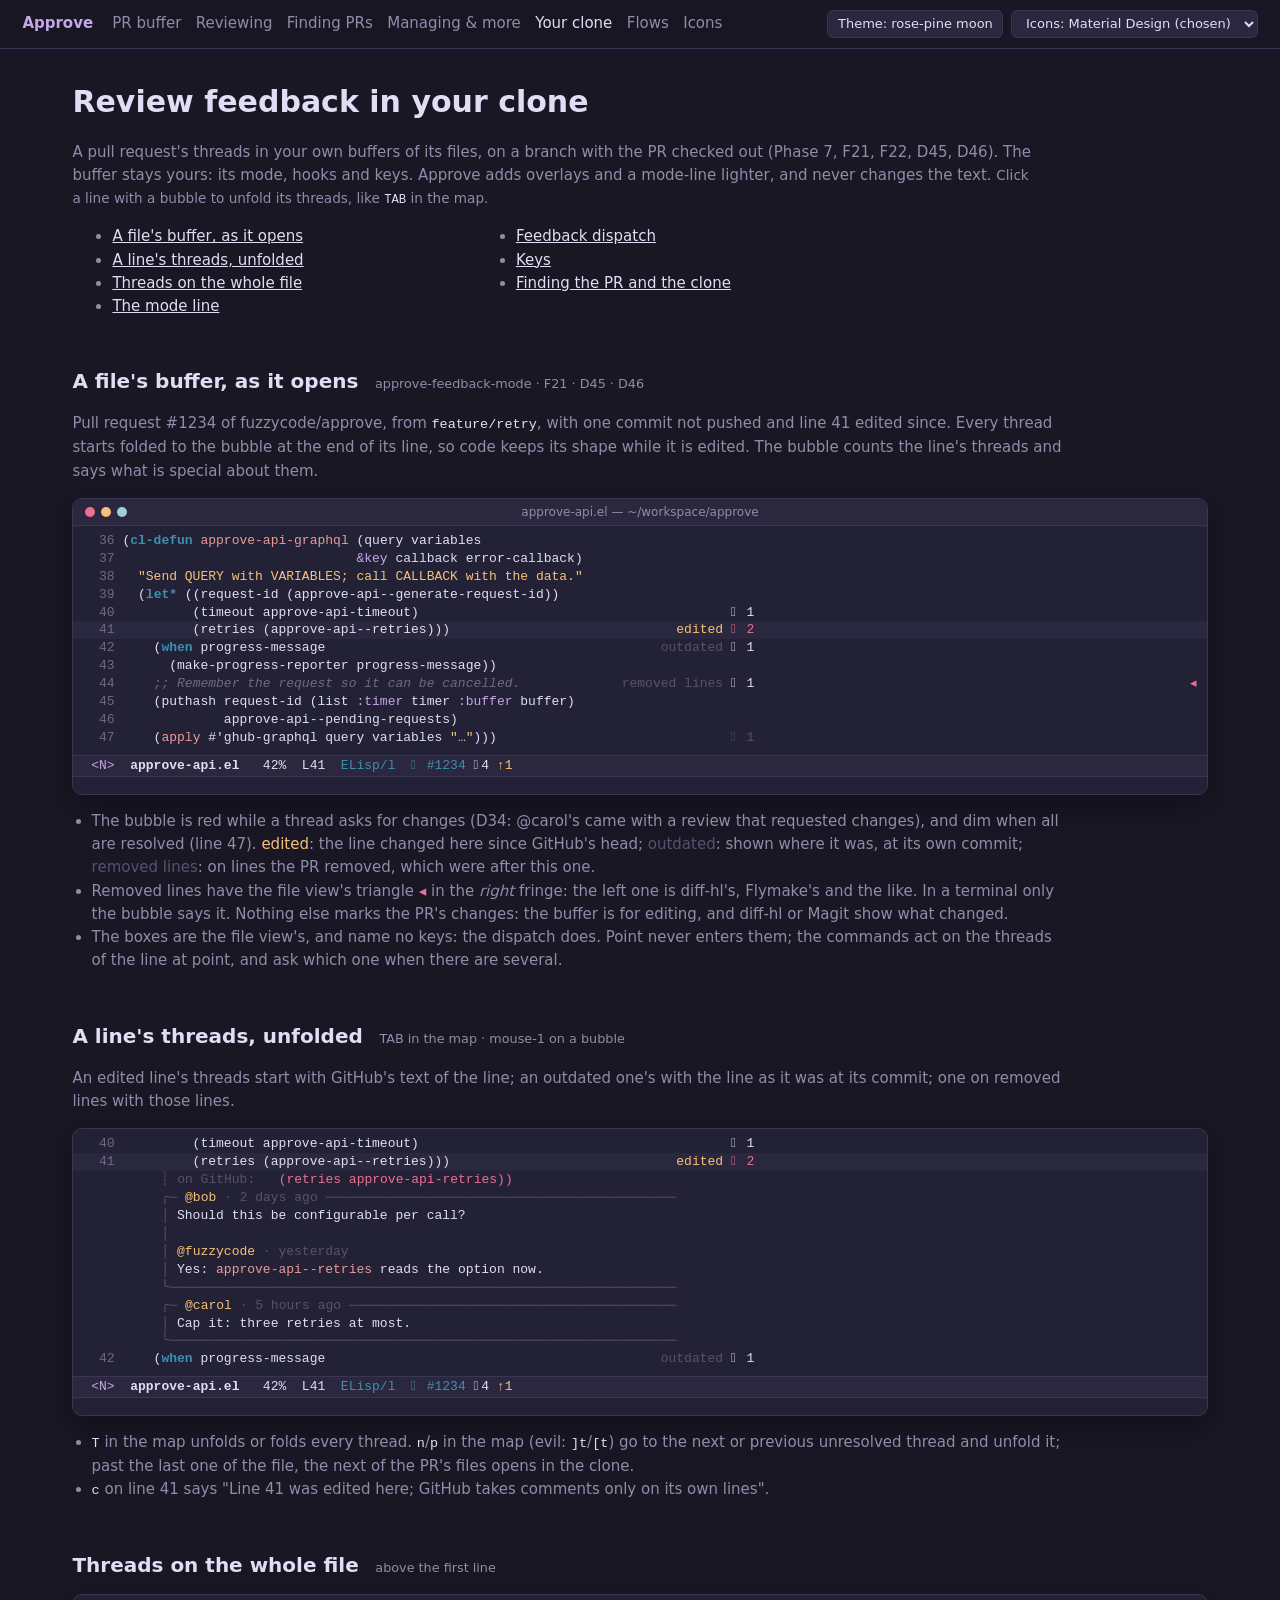
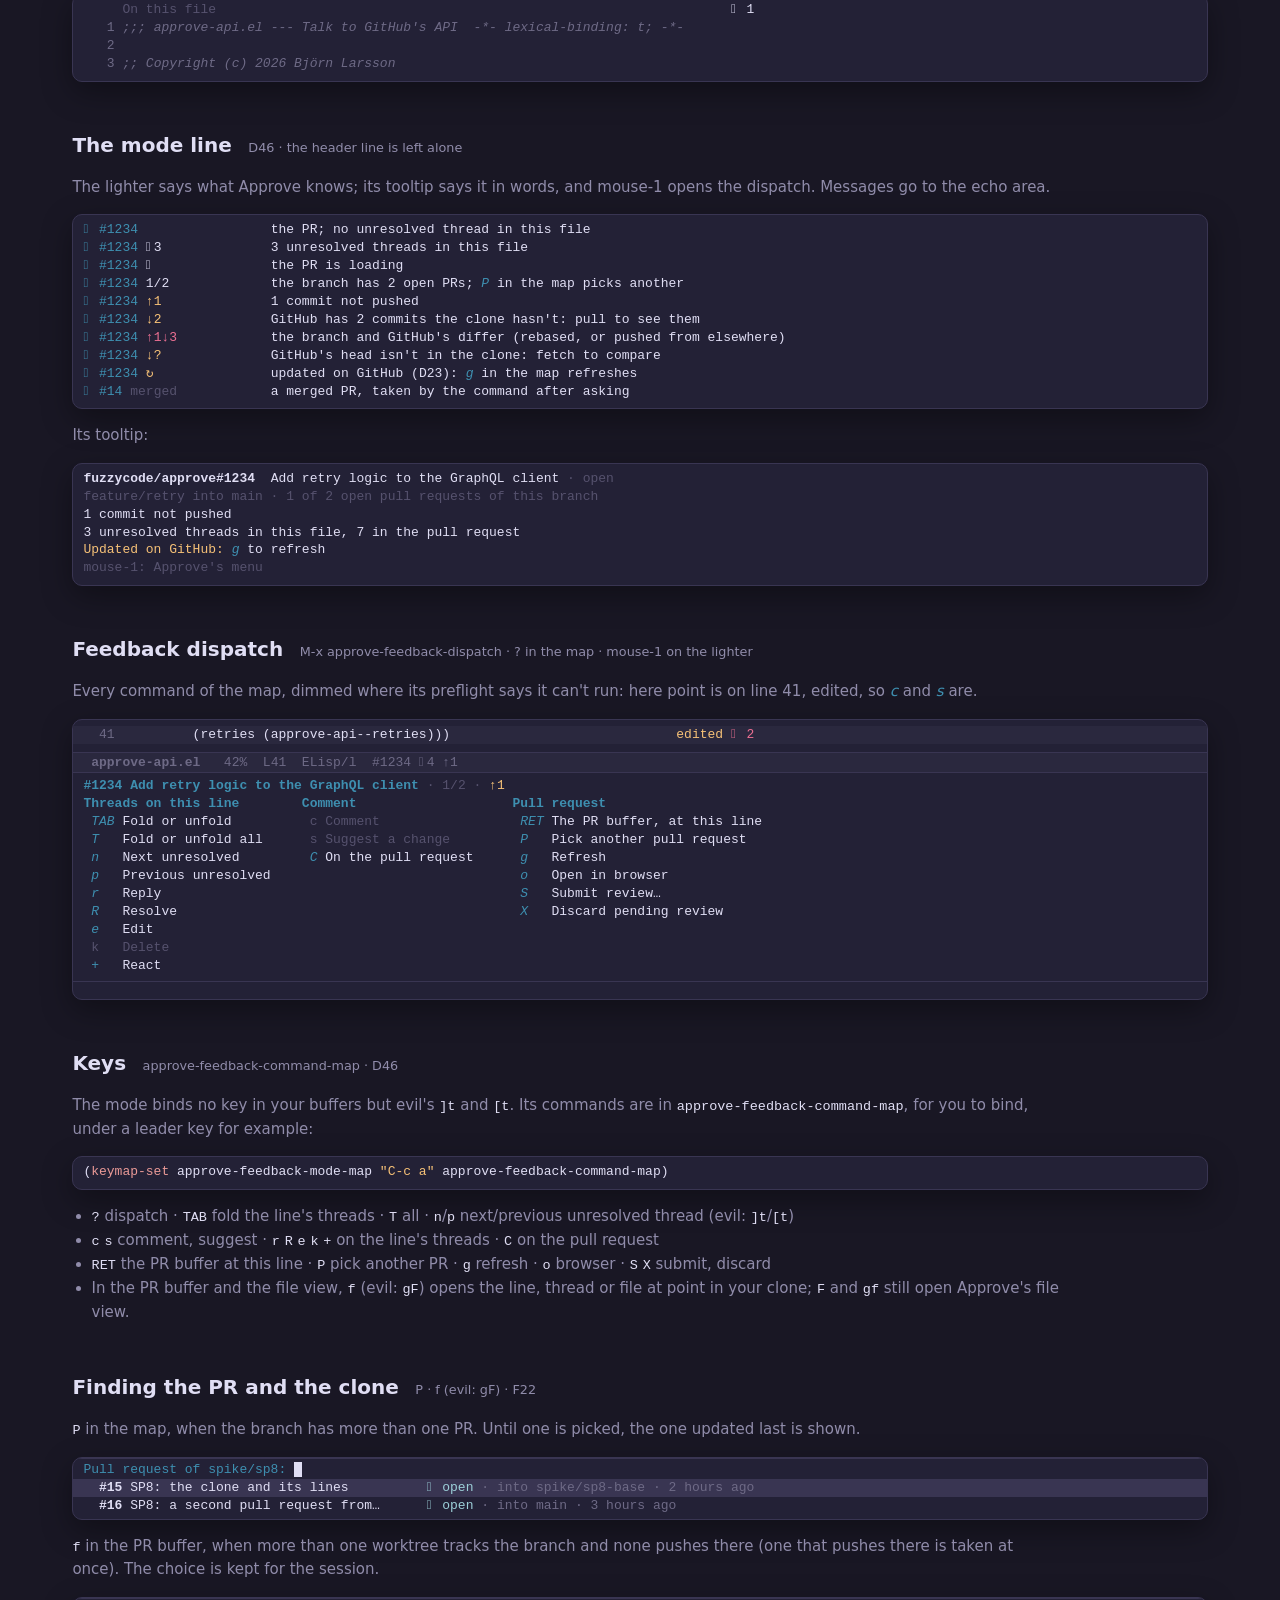
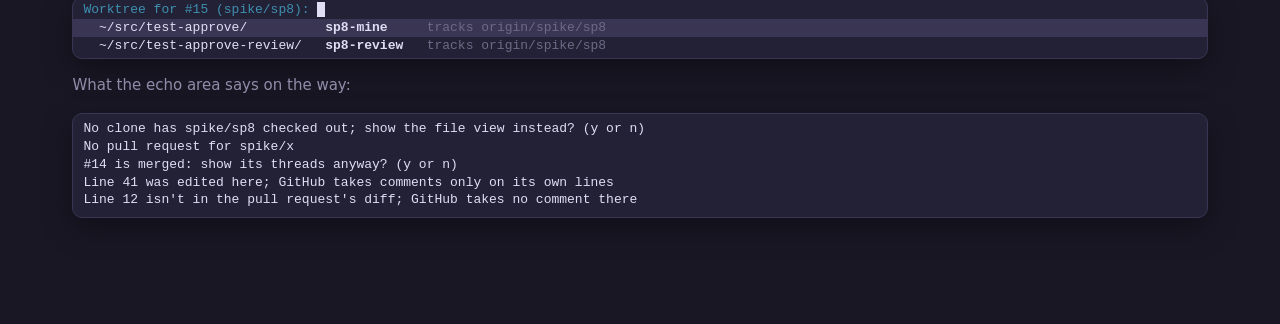
==== docs/html/clone.html @ b1f3f300 "docs(flows): F21 and F22, the feedback mode's mockups (D46 proposed) The first task of Phase 7, for " ====
<!doctype html>
<html lang="en" data-theme="moon">
<head>
<meta charset="utf-8">
<meta name="viewport" content="width=device-width, initial-scale=1">
<title>Approve — review feedback in your clone</title>
<link rel="stylesheet" href="assets/approve.css">
<script src="assets/approve.js"></script>
</head>
<body>
<header class="top">
  <a class="brand" href="index.html">Approve</a>
  <nav>
    <a href="pr.html">PR buffer</a>
    <a href="review.html">Reviewing</a>
    <a href="find.html">Finding PRs</a>
    <a href="manage.html">Managing &amp; more</a>
    <a href="clone.html" aria-current="page">Your clone</a>
    <a href="flows.html">Flows</a>
    <a href="icons.html">Icons</a>
  </nav>
  <div class="toggles"><button id="theme-btn">Theme</button><button id="icons-btn">Icons</button></div>
</header>

<main>
<h1>Review feedback in your clone</h1>
<p class="lead">A pull request's threads in your own buffers of its files, on a branch with the PR checked out
(Phase 7, F21, F22, D45, D46). The buffer stays yours: its mode, hooks and keys. Approve adds overlays and a
mode-line lighter, and never changes the text.
<span class="hint-click">Click a line with a bubble to unfold its threads, like <code>TAB</code> in the map.</span></p>

<ul class="toc">
  <li><a href="#buffer">A file's buffer, as it opens</a></li>
  <li><a href="#unfolded">A line's threads, unfolded</a></li>
  <li><a href="#file-threads">Threads on the whole file</a></li>
  <li><a href="#lighter">The mode line</a></li>
  <li><a href="#dispatch">Feedback dispatch</a></li>
  <li><a href="#keys">Keys</a></li>
  <li><a href="#find">Finding the PR and the clone</a></li>
</ul>

<!-- ================================================================== -->
<section class="shot" id="buffer">
<h2>A file's buffer, as it opens <span class="ref">approve-feedback-mode · F21 · D45 · D46</span></h2>
<p>Pull request #1234 of fuzzycode/approve, from <code>feature/retry</code>, with one commit not pushed and line 41
edited since. Every thread starts folded to the bubble at the end of its line, so code keeps its shape while it is
edited. The bubble counts the line's threads and says what is special about them.</p>
<div class="emacs">
<div class="tb">approve-api.el — ~/workspace/approve</div>
<div class="win">
<div class="buf">
<p>  <span class="ln">36</span> (<span class="kw">cl-defun</span> <span class="fn">approve-api-graphql</span> (query variables</p>
<p>  <span class="ln">37</span>                               <span class="vr">&amp;key</span> callback error-callback)</p>
<p>  <span class="ln">38</span>   <span class="st">"Send QUERY with VARIABLES; call CALLBACK with the data."</span></p>
<p>  <span class="ln">39</span>   (<span class="kw">let*</span> ((request-id (approve-api--generate-request-id))</p>
<div class="s closed">
<p class="hd">  <span class="ln">40</span>          (timeout approve-api-timeout)                                        <span class="bubble"><i data-i="comment">💬</i> 1</span></p>
<div class="sb">
<p>          <span class="d">╭─</span> <span class="u">@dave</span> <span class="d">· 1 day ago ─────────────────────────────────────────────</span></p>
<p>          <span class="d">│</span> Should the timeout be per request too?</p>
<p>          <span class="d">╰─────────────────────────────────────────────────────────────────</span></p>
</div>
</div>
<div class="s closed">
<p class="hd cur">  <span class="ln">41</span>          (retries (approve-api--retries)))                             <span class="wa">edited</span> <span class="er"><i data-i="comment">💬</i> 2</span></p>
<div class="sb">
<p>          <span class="d">┊ on GitHub:</span>   <span class="er">(retries approve-api-retries))</span></p>
<p>          <span class="d">╭─</span> <span class="u">@bob</span> <span class="d">· 2 days ago ─────────────────────────────────────────────</span></p>
<p>          <span class="d">│</span> Should this be configurable per call?</p>
<p>          <span class="d">│</span></p>
<p>          <span class="d">│</span> <span class="u">@fuzzycode</span> <span class="d">· yesterday</span></p>
<p>          <span class="d">│</span> Yes: <span class="code">approve-api--retries</span> reads the option now.</p>
<p>          <span class="d">╰─────────────────────────────────────────────────────────────────</span></p>
<p>          <span class="d">╭─</span> <span class="u">@carol</span> <span class="d">· 5 hours ago ──────────────────────────────────────────</span></p>
<p>          <span class="d">│</span> Cap it: three retries at most.</p>
<p>          <span class="d">╰─────────────────────────────────────────────────────────────────</span></p>
</div>
</div>
<div class="s closed">
<p class="hd">  <span class="ln">42</span>     (<span class="kw">when</span> progress-message                                           <span class="d">outdated</span> <span class="bubble"><i data-i="comment">💬</i> 1</span></p>
<div class="sb">
<p>          <span class="d">┊ at 3f2a1b9:</span>  <span class="d">(when (and progress-message (not quiet))</span></p>
<p>          <span class="d">╭─</span> <span class="u">@bob</span> <span class="d">· 4 days ago · outdated ──────────────────────────────────</span></p>
<p>          <span class="d">│</span> Why <span class="code">quiet</span>? Nothing sets it.</p>
<p>          <span class="d">╰─────────────────────────────────────────────────────────────────</span></p>
</div>
</div>
<p>  <span class="ln">43</span>       (make-progress-reporter progress-message))</p>
<div class="s closed">
<p class="hd">  <span class="ln">44</span>     <span class="cm">;; Remember the request so it can be cancelled.</span>             <span class="d">removed lines</span> <span class="bubble"><i data-i="comment">💬</i> 1</span><span class="fr-del" style="float: right">◂</span></p>
<div class="sb">
<p>          <span class="d">┊ removed:</span>     <span class="er">(setq request (approve-api--make-request query))</span></p>
<p>          <span class="d">╭─</span> <span class="u">@alice</span> <span class="d">· 2 days ago ───────────────────────────────────────────</span></p>
<p>          <span class="d">│</span> Who builds the request now?</p>
<p>          <span class="d">╰─────────────────────────────────────────────────────────────────</span></p>
</div>
</div>
<p>  <span class="ln">45</span>     (puthash request-id (list <span class="vr">:timer</span> timer <span class="vr">:buffer</span> buffer)</p>
<p>  <span class="ln">46</span>              approve-api--pending-requests)</p>
<div class="s closed">
<p class="hd">  <span class="ln">47</span>     (<span class="fn">apply</span> #'ghub-graphql query variables <span class="st">"…"</span>)))                              <span class="d"><i data-i="comment">💬</i> 1</span></p>
<div class="sb">
<p>          <span class="d">╭─ @dave · 3 days ago · resolved by @fuzzycode ───────────────────</span></p>
<p>          <span class="d">│ Pass the host too.</span></p>
<p>          <span class="d">╰─────────────────────────────────────────────────────────────────</span></p>
</div>
</div>
</div>
<div class="ml"> <span class="ir">&lt;N&gt;</span>  <span class="b">approve-api.el</span>   42%  L41  <span class="pi">ELisp/l</span>  <span class="pi"><i data-i="open">●</i> #1234</span> <i data-i="comment">💬</i>4 <span class="wa">↑1</span></div>
</div>
<div class="echo"></div>
</div>
<ul>
  <li>The bubble is red while a thread asks for changes (D34: @carol's came with a review that requested changes),
  and dim when all are resolved (line 47). <span class="wa">edited</span>: the line changed here since GitHub's head;
  <span class="d">outdated</span>: shown where it was, at its own commit; <span class="d">removed lines</span>: on lines the
  PR removed, which were after this one.</li>
  <li>Removed lines have the file view's triangle <span class="fr-del">◂</span> in the <em>right</em> fringe: the left
  one is diff-hl's, Flymake's and the like. In a terminal only the bubble says it. Nothing else marks the PR's changes:
  the buffer is for editing, and diff-hl or Magit show what changed.</li>
  <li>The boxes are the file view's, and name no keys: the dispatch does. Point never enters them; the commands act on
  the threads of the line at point, and ask which one when there are several.</li>
</ul>
</section>

<!-- ================================================================== -->
<section class="shot" id="unfolded">
<h2>A line's threads, unfolded <span class="ref">TAB in the map · mouse-1 on a bubble</span></h2>
<p>An edited line's threads start with GitHub's text of the line; an outdated one's with the line as it was at its
commit; one on removed lines with those lines.</p>
<div class="emacs">
<div class="win">
<div class="buf">
<p>  <span class="ln">40</span>          (timeout approve-api-timeout)                                        <span class="bubble"><i data-i="comment">💬</i> 1</span></p>
<p class="cur">  <span class="ln">41</span>          (retries (approve-api--retries)))                             <span class="wa">edited</span> <span class="er"><i data-i="comment">💬</i> 2</span></p>
<p>          <span class="d">┊ on GitHub:</span>   <span class="er">(retries approve-api-retries))</span></p>
<p>          <span class="d">╭─</span> <span class="u">@bob</span> <span class="d">· 2 days ago ─────────────────────────────────────────────</span></p>
<p>          <span class="d">│</span> Should this be configurable per call?</p>
<p>          <span class="d">│</span></p>
<p>          <span class="d">│</span> <span class="u">@fuzzycode</span> <span class="d">· yesterday</span></p>
<p>          <span class="d">│</span> Yes: <span class="code">approve-api--retries</span> reads the option now.</p>
<p>          <span class="d">╰─────────────────────────────────────────────────────────────────</span></p>
<p>          <span class="d">╭─</span> <span class="u">@carol</span> <span class="d">· 5 hours ago ──────────────────────────────────────────</span></p>
<p>          <span class="d">│</span> Cap it: three retries at most.</p>
<p>          <span class="d">╰─────────────────────────────────────────────────────────────────</span></p>
<p>  <span class="ln">42</span>     (<span class="kw">when</span> progress-message                                           <span class="d">outdated</span> <span class="bubble"><i data-i="comment">💬</i> 1</span></p>
</div>
<div class="ml"> <span class="ir">&lt;N&gt;</span>  <span class="b">approve-api.el</span>   42%  L41  <span class="pi">ELisp/l</span>  <span class="pi"><i data-i="open">●</i> #1234</span> <i data-i="comment">💬</i>4 <span class="wa">↑1</span></div>
</div>
<div class="echo"></div>
</div>
<ul>
  <li><code>T</code> in the map unfolds or folds every thread. <code>n</code>/<code>p</code> in the map (evil:
  <code>]t</code>/<code>[t</code>) go to the next or previous unresolved thread and unfold it; past the last one of
  the file, the next of the PR's files opens in the clone.</li>
  <li><code>c</code> on line 41 says "Line 41 was edited here; GitHub takes comments only on its own lines".</li>
</ul>
</section>

<!-- ================================================================== -->
<section class="shot" id="file-threads">
<h2>Threads on the whole file <span class="ref">above the first line</span></h2>
<div class="emacs">
<div class="win">
<div class="buf">
<div class="s closed">
<p class="hd">     <span class="d">On this file</span>                                                                  <span class="bubble"><i data-i="comment">💬</i> 1</span></p>
<div class="sb">
<p>          <span class="d">╭─</span> <span class="u">@carol</span> <span class="d">· 3 days ago ───────────────────────────────────────────</span></p>
<p>          <span class="d">│</span> Please add tests for the retry path.</p>
<p>          <span class="d">╰─────────────────────────────────────────────────────────────────</span></p>
</div>
</div>
<p>  <span class="ln"> 1</span> <span class="cm">;;; approve-api.el --- Talk to GitHub's API  -*- lexical-binding: t; -*-</span></p>
<p>  <span class="ln"> 2</span></p>
<p>  <span class="ln"> 3</span> <span class="cm">;; Copyright (c) 2026 Björn Larsson</span></p>
</div>
</div>
</div>
</section>

<!-- ================================================================== -->
<section class="shot" id="lighter">
<h2>The mode line <span class="ref">D46 · the header line is left alone</span></h2>
<p>The lighter says what Approve knows; its tooltip says it in words, and mouse-1 opens the dispatch. Messages go to the
echo area.</p>
<div class="emacs">
<div class="buf">
<p><span class="pi"><i data-i="open">●</i> #1234</span>                 the PR; no unresolved thread in this file</p>
<p><span class="pi"><i data-i="open">●</i> #1234</span> <i data-i="comment">💬</i>3              3 unresolved threads in this file</p>
<p><span class="pi"><i data-i="open">●</i> #1234</span> <i data-i="loading">…</i>               the PR is loading</p>
<p><span class="pi"><i data-i="open">●</i> #1234</span> 1/2             the branch has 2 open PRs; <span class="k">P</span> in the map picks another</p>
<p><span class="pi"><i data-i="open">●</i> #1234</span> <span class="wa">↑1</span>              1 commit not pushed</p>
<p><span class="pi"><i data-i="open">●</i> #1234</span> <span class="wa">↓2</span>              GitHub has 2 commits the clone hasn't: pull to see them</p>
<p><span class="pi"><i data-i="open">●</i> #1234</span> <span class="er">↑1↓3</span>            the branch and GitHub's differ (rebased, or pushed from elsewhere)</p>
<p><span class="pi"><i data-i="open">●</i> #1234</span> <span class="wa">↓?</span>              GitHub's head isn't in the clone: fetch to compare</p>
<p><span class="pi"><i data-i="open">●</i> #1234</span> <span class="wa">↻</span>               updated on GitHub (D23): <span class="k">g</span> in the map refreshes</p>
<p><span class="pi"><i data-i="merged">⮌</i> #14</span> <span class="d">merged</span>            a merged PR, taken by the command after asking</p>
</div>
</div>
<p>Its tooltip:</p>
<div class="emacs">
<div class="buf short">
<p><span class="b">fuzzycode/approve#1234</span>  Add retry logic to the GraphQL client <span class="d">· open</span></p>
<p><span class="d">feature/retry into main · 1 of 2 open pull requests of this branch</span></p>
<p>1 commit not pushed</p>
<p>3 unresolved threads in this file, 7 in the pull request</p>
<p><span class="wa">Updated on GitHub:</span> <span class="k">g</span> to refresh</p>
<p><span class="d">mouse-1: Approve's menu</span></p>
</div>
</div>
</section>

<!-- ================================================================== -->
<section class="shot" id="dispatch">
<h2>Feedback dispatch <span class="ref">M-x approve-feedback-dispatch · ? in the map · mouse-1 on the lighter</span></h2>
<p>Every command of the map, dimmed where its preflight says it can't run: here point is on line 41, edited, so
<span class="k">c</span> and <span class="k">s</span> are.</p>
<div class="emacs">
<div class="win stack">
<div class="win">
<div class="buf short">
<p class="cur">  <span class="ln">41</span>          (retries (approve-api--retries)))                             <span class="wa">edited</span> <span class="er"><i data-i="comment">💬</i> 2</span></p>
</div>
<div class="ml off"> <span class="b">approve-api.el</span>   42%  L41  ELisp/l  #1234 <i data-i="comment">💬</i>4 ↑1</div>
</div>
<div class="tr">
<p><span class="kh">#1234 Add retry logic to the GraphQL client</span> <span class="d">· 1/2 ·</span> <span class="wa">↑1</span></p>
<p><span class="kh">Threads on this line</span>        <span class="kh">Comment</span>                    <span class="kh">Pull request</span></p>
<p> <span class="k">TAB</span> Fold or unfold          <span class="ina">c Comment</span>                  <span class="k">RET</span> The PR buffer, at this line</p>
<p> <span class="k">T</span>   Fold or unfold all      <span class="ina">s Suggest a change</span>         <span class="k">P</span>   Pick another pull request</p>
<p> <span class="k">n</span>   Next unresolved         <span class="k">C</span> On the pull request      <span class="k">g</span>   Refresh</p>
<p> <span class="k">p</span>   Previous unresolved                                <span class="k">o</span>   Open in browser</p>
<p> <span class="k">r</span>   Reply                                              <span class="k">S</span>   Submit review…</p>
<p> <span class="k">R</span>   Resolve                                            <span class="k">X</span>   Discard pending review</p>
<p> <span class="k">e</span>   Edit</p>
<p> <span class="ina">k   Delete</span></p>
<p> <span class="k">+</span>   React</p>
</div>
</div>
<div class="echo"></div>
</div>
</section>

<!-- ================================================================== -->
<section class="shot" id="keys">
<h2>Keys <span class="ref">approve-feedback-command-map · D46</span></h2>
<p>The mode binds no key in your buffers but evil's <code>]t</code> and <code>[t</code>. Its commands are in
<code>approve-feedback-command-map</code>, for you to bind, under a leader key for example:</p>
<div class="emacs">
<div class="buf short">
<p>(<span class="fn">keymap-set</span> approve-feedback-mode-map <span class="st">"C-c a"</span> approve-feedback-command-map)</p>
</div>
</div>
<ul>
  <li><code>?</code> dispatch · <code>TAB</code> fold the line's threads · <code>T</code> all · <code>n</code>/<code>p</code>
  next/previous unresolved thread (evil: <code>]t</code>/<code>[t</code>)</li>
  <li><code>c</code> <code>s</code> comment, suggest · <code>r</code> <code>R</code> <code>e</code> <code>k</code> <code>+</code>
  on the line's threads · <code>C</code> on the pull request</li>
  <li><code>RET</code> the PR buffer at this line · <code>P</code> pick another PR · <code>g</code> refresh ·
  <code>o</code> browser · <code>S</code> <code>X</code> submit, discard</li>
  <li>In the PR buffer and the file view, <code>f</code> (evil: <code>gF</code>) opens the line, thread or file at point
  in your clone; <code>F</code> and <code>gf</code> still open Approve's file view.</li>
</ul>
</section>

<!-- ================================================================== -->
<section class="shot" id="find">
<h2>Finding the PR and the clone <span class="ref">P · f (evil: gF) · F22</span></h2>
<p><code>P</code> in the map, when the branch has more than one PR. Until one is picked, the one updated last is shown.</p>
<div class="emacs">
<div class="mini">
<p><span class="pi">Pull request of spike/sp8:</span> <span class="cursor"> </span></p>
<p class="sel">  <span class="b">#15</span> SP8: the clone and its lines          <span class="ok"><i data-i="open">●</i> open</span> <span class="m">· into spike/sp8-base · 2 hours ago</span></p>
<p>  <span class="b">#16</span> SP8: a second pull request from…      <span class="ok"><i data-i="open">●</i> open</span> <span class="m">· into main · 3 hours ago</span></p>
</div>
</div>
<p><code>f</code> in the PR buffer, when more than one worktree tracks the branch and none pushes there (one that pushes
there is taken at once). The choice is kept for the session.</p>
<div class="emacs">
<div class="mini">
<p><span class="pi">Worktree for #15 (spike/sp8):</span> <span class="cursor"> </span></p>
<p class="sel">  ~/src/test-approve/          <span class="b">sp8-mine</span>     <span class="m">tracks origin/spike/sp8</span></p>
<p>  ~/src/test-approve-review/   <span class="b">sp8-review</span>   <span class="m">tracks origin/spike/sp8</span></p>
</div>
</div>
<p>What the echo area says on the way:</p>
<div class="emacs">
<div class="buf short">
<p>No clone has spike/sp8 checked out; show the file view instead? (y or n)</p>
<p>No pull request for spike/x</p>
<p>#14 is merged: show its threads anyway? (y or n)</p>
<p>Line 41 was edited here; GitHub takes comments only on its own lines</p>
<p>Line 12 isn't in the pull request's diff; GitHub takes no comment there</p>
</div>
</div>
</section>
</main>
</body>
</html>
---- docs/html/assets/approve.css ----
/* Approve — HTML mockups.
   Colours are the faces of doom-rose-pine-moon as the author's Emacs shows
   them (default, magit-section-heading, magit-diff-*, shadow, success, …).
   The "dawn" theme shows the same mockups with rose-pine's light palette:
   every Approve face inherits from theme faces (D16), so both just work. */

:root,
[data-theme="moon"] {
  --page: #191724;
  --page-fg: #e0def4;
  --page-muted: #908caa;
  --bg: #232136;
  --fg: #e0def4;
  --surface: #2a273f;
  --overlay: #393552;
  --muted: #6e6a86;
  --subtle: #908caa;
  --shadow: #56526e;
  --love: #eb6f92;
  --gold: #f6c177;
  --rose: #ea9a97;
  --pine: #3e8fb0;
  --foam: #9ccfd8;
  --iris: #c4a7e7;
  --hl-low: #2a283e;
  --hl-med: #44415a;
  --add-fg: #7ca5ac;
  --add-bg: #2f3246;
  --del-fg: #bc5874;
  --del-bg: #4a3a58;
  --hunk-fg: #232136;
  --hunk-bg: #53496b;
  --target-bg: #393552;
  --fringe: #44415a;
}

[data-theme="dawn"] {
  --page: #f2e9e1;
  --page-fg: #575279;
  --page-muted: #797593;
  --bg: #faf4ed;
  --fg: #575279;
  --surface: #f2e9e1;
  --overlay: #dfdad9;
  --muted: #9893a5;
  --subtle: #797593;
  --shadow: #a8a3b3;
  --love: #b4637a;
  --gold: #ea9d34;
  --rose: #d7827e;
  --pine: #286983;
  --foam: #56949f;
  --iris: #907aa9;
  --hl-low: #f4ede8;
  --hl-med: #dfdad9;
  --add-fg: #286983;
  --add-bg: #e3ecec;
  --del-fg: #b4637a;
  --del-bg: #f3e0e0;
  --hunk-fg: #faf4ed;
  --hunk-bg: #9893a5;
  --target-bg: #dfdad9;
  --fringe: #cecacd;
}

/* ---------- Page ---------- */

* { box-sizing: border-box; }

html { background: var(--page); color: var(--page-fg); }

body {
  margin: 0;
  font: 15px/1.55 system-ui, -apple-system, "Segoe UI", sans-serif;
}

a { color: var(--pine); }

.top {
  position: sticky; top: 0; z-index: 10;
  display: flex; gap: 1.2rem; align-items: center; flex-wrap: wrap;
  padding: .6rem 1.4rem;
  background: color-mix(in srgb, var(--page) 88%, transparent);
  backdrop-filter: blur(6px);
  border-bottom: 1px solid var(--overlay);
}
.top .brand { font-weight: 700; color: var(--iris); text-decoration: none; }
.top nav { display: flex; gap: .9rem; flex-wrap: wrap; }
.top nav a { color: var(--page-muted); text-decoration: none; }
.top nav a[aria-current="page"], .top nav a:hover { color: var(--page-fg); }
.top .toggles { margin-left: auto; display: flex; gap: .5rem; }
.top button, .top select {
  font: inherit; font-size: 13px; cursor: pointer;
  color: var(--page-fg); background: var(--surface);
  border: 1px solid var(--overlay); border-radius: 6px; padding: .2rem .6rem;
}

main { max-width: 1180px; margin: 0 auto; padding: 1.5rem 1.4rem 4rem; }
main > h1 { margin: .4rem 0 .2rem; }
.lead { color: var(--page-muted); max-width: 60rem; }

.toc { columns: 2; max-width: 52rem; color: var(--page-muted); }
.toc a { color: var(--page-fg); }

section.shot { margin: 3rem 0; scroll-margin-top: 4rem; }
section.shot > h2 { margin: 0 0 .2rem; font-size: 1.25rem; }
section.shot > h2 .ref { font-size: .8rem; font-weight: 400; color: var(--page-muted); margin-left: .6rem; }
section.shot > p, section.shot > ul { max-width: 62rem; color: var(--page-muted); }
section.shot > ul { padding-left: 1.2rem; }
section.shot code, .lead code, .card code {
  font-family: "JetBrainsMono Nerd Font Mono", "JetBrains Mono", ui-monospace, Menlo, monospace;
  font-size: .9em; color: var(--page-fg);
}

.cards { display: grid; grid-template-columns: repeat(auto-fill, minmax(300px, 1fr)); gap: 1rem; margin: 1.5rem 0; }
.card {
  display: block; padding: 1rem 1.1rem; border-radius: 10px; text-decoration: none;
  background: var(--bg); border: 1px solid var(--overlay); color: var(--page-fg);
}
.card:hover { border-color: var(--iris); }
.card h3 { margin: 0 0 .3rem; color: var(--iris); }
.card p { margin: 0; color: var(--page-muted); }

.hint-click { font-size: .85rem; color: var(--page-muted); }

/* ---------- Emacs frame ---------- */

.emacs {
  --mono: "JetBrainsMono Nerd Font Mono", "JetBrains Mono", ui-monospace, "SF Mono", Menlo, monospace;
  margin: .8rem 0 .4rem;
  background: var(--bg); color: var(--fg);
  font-family: var(--mono); font-size: 13px; line-height: 1.38;
  border: 1px solid var(--overlay); border-radius: 10px;
  box-shadow: 0 10px 30px rgba(0, 0, 0, .35);
  overflow: hidden;
}
[data-theme="dawn"] .emacs { box-shadow: 0 8px 24px rgba(87, 82, 121, .18); }

.emacs .tb {
  position: relative; text-align: center;
  font: 12px/26px system-ui, sans-serif; color: var(--subtle);
  background: var(--surface); border-bottom: 1px solid var(--overlay);
}
.emacs .tb::before {
  content: ""; position: absolute; left: 12px; top: 8px; width: 10px; height: 10px;
  border-radius: 50%; background: #eb6f92;
  box-shadow: 16px 0 0 #f6c177, 32px 0 0 #9ccfd8;
}

.win { display: flex; flex-direction: column; min-width: 0; }
.split { display: flex; }
.split > .win { flex: 1 1 0; min-width: 0; }
.split > .win + .win { border-left: 1px solid var(--overlay); }
.stack > .win + .win, .stack > .tr { border-top: 1px solid var(--overlay); }

.hl, .ml, .echo, .buf p, .tr p, .mini p { white-space: pre; }

.hl { background: var(--surface); padding: 1px 10px; }
.ml { background: var(--surface); padding: 1px 10px; border-top: 1px solid var(--overlay); }
.ml.off { background: var(--hl-low); color: var(--muted); }
.echo { padding: 1px 10px; min-height: 1.38em; border-top: 1px solid var(--overlay); }

.buf { padding: 6px 0 8px; overflow-x: auto; }
.buf.short { max-height: 13.5em; overflow-y: hidden; }
.buf p, .tr p, .mini p { margin: 0; padding: 0 10px; min-height: 1.38em; }
.tr { padding: 4px 0 6px; background: var(--bg); }
.mini { padding: 2px 0 4px; border-top: 1px solid var(--overlay); }

/* Line-level faces (whole line, extended like :extend t) */
.buf p.add { background: var(--add-bg); color: var(--add-fg); }
.buf p.del { background: var(--del-bg); color: var(--del-fg); }
.buf p.hunk { background: var(--hunk-bg); color: var(--hunk-fg); }
.buf p.tgt { background: var(--target-bg); }
.buf p.cur { background: var(--hl-low); }
.mini p.sel { background: var(--overlay); }

/* Text faces */
.h { color: var(--pine); font-weight: 700; }          /* magit-section-heading */
.t { color: var(--fg); font-weight: 700; }            /* approve-title */
.fh { color: var(--fg); font-weight: 700; }           /* magit-diff-file-heading */
.d { color: var(--shadow); }                          /* shadow / approve-dim */
.bubble { color: var(--fg); }                         /* a bubble: the line's background only */
.m { color: var(--muted); }                           /* comments, hashes, dates */
.u { color: var(--gold); }                            /* magit-log-author */
.ok { color: var(--foam); }                           /* success */
.er { color: var(--love); }                           /* error */
.wa { color: var(--gold); }                           /* warning */
.ir { color: var(--iris); }
.ro { color: var(--rose); }
.pi { color: var(--pine); }
.b { font-weight: 700; }
.it { font-style: italic; }
.k { color: var(--pine); font-style: italic; }        /* transient-key */
.kh { color: var(--pine); font-weight: 700; }         /* transient-heading */
.ina { color: var(--shadow); }                        /* transient inapt */
.ln { color: var(--muted); }                          /* line-number */
.code { color: var(--rose); }                         /* inline code */
.link { color: var(--pine); text-decoration: underline; }
.lbl { border-radius: 3px; padding: 0 2px; font-weight: 600; }
.badge { border-radius: 3px; padding: 0 3px; font-weight: 700; }
.badge.open { background: var(--foam); color: var(--bg); }
.badge.draft { background: var(--shadow); color: var(--bg); }
.badge.merged { background: var(--iris); color: var(--bg); }
.fr-add { color: var(--foam); }
.fr-del { color: var(--love); }
.fr-chg { color: var(--gold); }
.cursor { background: var(--fg); color: var(--bg); }

/* corfu popup under point */
.buf p.anchor { position: relative; }
.corfu {
  position: absolute; top: 100%; z-index: 2;
  background: var(--surface); border: 1px solid var(--overlay);
  box-shadow: 0 4px 12px rgba(0, 0, 0, .3);
}
.corfu > span { display: block; padding: 0 6px; white-space: pre; }
.corfu > span.sel { background: var(--overlay); }

/* Syntax (font-lock-*) */
.kw { color: var(--pine); font-weight: 700; }
.fn { color: var(--rose); }
.st { color: var(--gold); }
.vr { color: var(--iris); }
.cm { color: var(--muted); font-style: italic; }

/* Icons: Unicode by default; approve.js swaps in nerd-icons glyphs. */
i[data-i] { font-style: normal; }

/* Collapsible magit sections */
.s > p.hd { cursor: pointer; }
.s > p.hd:hover { background: var(--hl-low); }
.tog::before { content: "▾"; color: var(--muted); }
.s.closed > p.hd .tog::before { content: "▸"; }
.s.closed > .sb { display: none; }

/* ---------- Flows ---------- */

.flow {
  margin: .8rem 0; padding: 1rem; overflow-x: auto;
  background: var(--bg); border: 1px solid var(--overlay); border-radius: 10px;
}
.flow svg { display: block; margin: 0 auto; max-width: 100%; height: auto; }
.flow svg text { font-family: "JetBrainsMono Nerd Font Mono", "JetBrains Mono", ui-monospace, Menlo, monospace; fill: var(--fg); }
.flow svg .graph > polygon { fill: transparent; stroke: none; }
.flow svg .edge path { stroke: var(--subtle); }
.flow svg .edge polygon { fill: var(--subtle); stroke: var(--subtle); }
.flow svg .edge text { fill: var(--subtle); }
.flow svg .edge.yes text { fill: var(--foam); }
.flow svg .edge.no text { fill: var(--love); }
.flow svg .node polygon, .flow svg .node path, .flow svg .node ellipse { fill: var(--surface); stroke: var(--overlay); }
.flow svg .node.user polygon, .flow svg .node.user path { stroke: var(--gold); fill: var(--hl-low); }
.flow svg .node.user text { fill: var(--gold); }
.flow svg .node.dec polygon { stroke: var(--iris); fill: var(--hl-low); }
.flow svg .node.dec text { fill: var(--iris); }
.flow svg .node.api polygon, .flow svg .node.api path { stroke: var(--pine); }
.flow svg .node.api text { fill: var(--foam); }
.flow svg .node.err polygon, .flow svg .node.err path { stroke: var(--love); }
.flow svg .node.err text { fill: var(--love); }
.flow svg .node.ok polygon, .flow svg .node.ok path { stroke: var(--foam); }
.flow svg .node.goto polygon, .flow svg .node.goto path { stroke: var(--iris); stroke-dasharray: 4 3; fill: transparent; }
.flow svg .node.goto text { fill: var(--iris); }
.flow svg .node.note polygon, .flow svg .node.note polyline { fill: transparent; stroke: var(--shadow); }
.flow svg .node.note text { fill: var(--subtle); }
.flow svg .node.state polygon, .flow svg .node.state path, .flow svg .node.state ellipse { stroke: var(--iris); fill: var(--hl-low); }
.flow svg .cluster polygon { fill: transparent; stroke: var(--overlay); stroke-dasharray: 5 4; }
.flow svg .cluster text { fill: var(--muted); }
.flow svg a:hover text { text-decoration: underline; }

.legend { display: flex; flex-wrap: wrap; gap: .5rem 1.2rem; color: var(--page-muted); font-size: .9rem; }
.legend span::before {
  content: ""; display: inline-block; width: 22px; height: 12px; margin-right: .4rem;
  vertical-align: -1px; border: 2px solid var(--c); border-radius: 3px; background: var(--hl-low);
}
.legend .l-user { --c: var(--gold); }
.legend .l-act { --c: var(--overlay); }
.legend .l-dec { --c: var(--iris); }
.legend .l-api { --c: var(--pine); }
.legend .l-err { --c: var(--love); }
.legend .l-ok { --c: var(--foam); }
.legend .l-goto { --c: var(--iris); }
.legend .l-goto::before { border-style: dashed; background: transparent; }
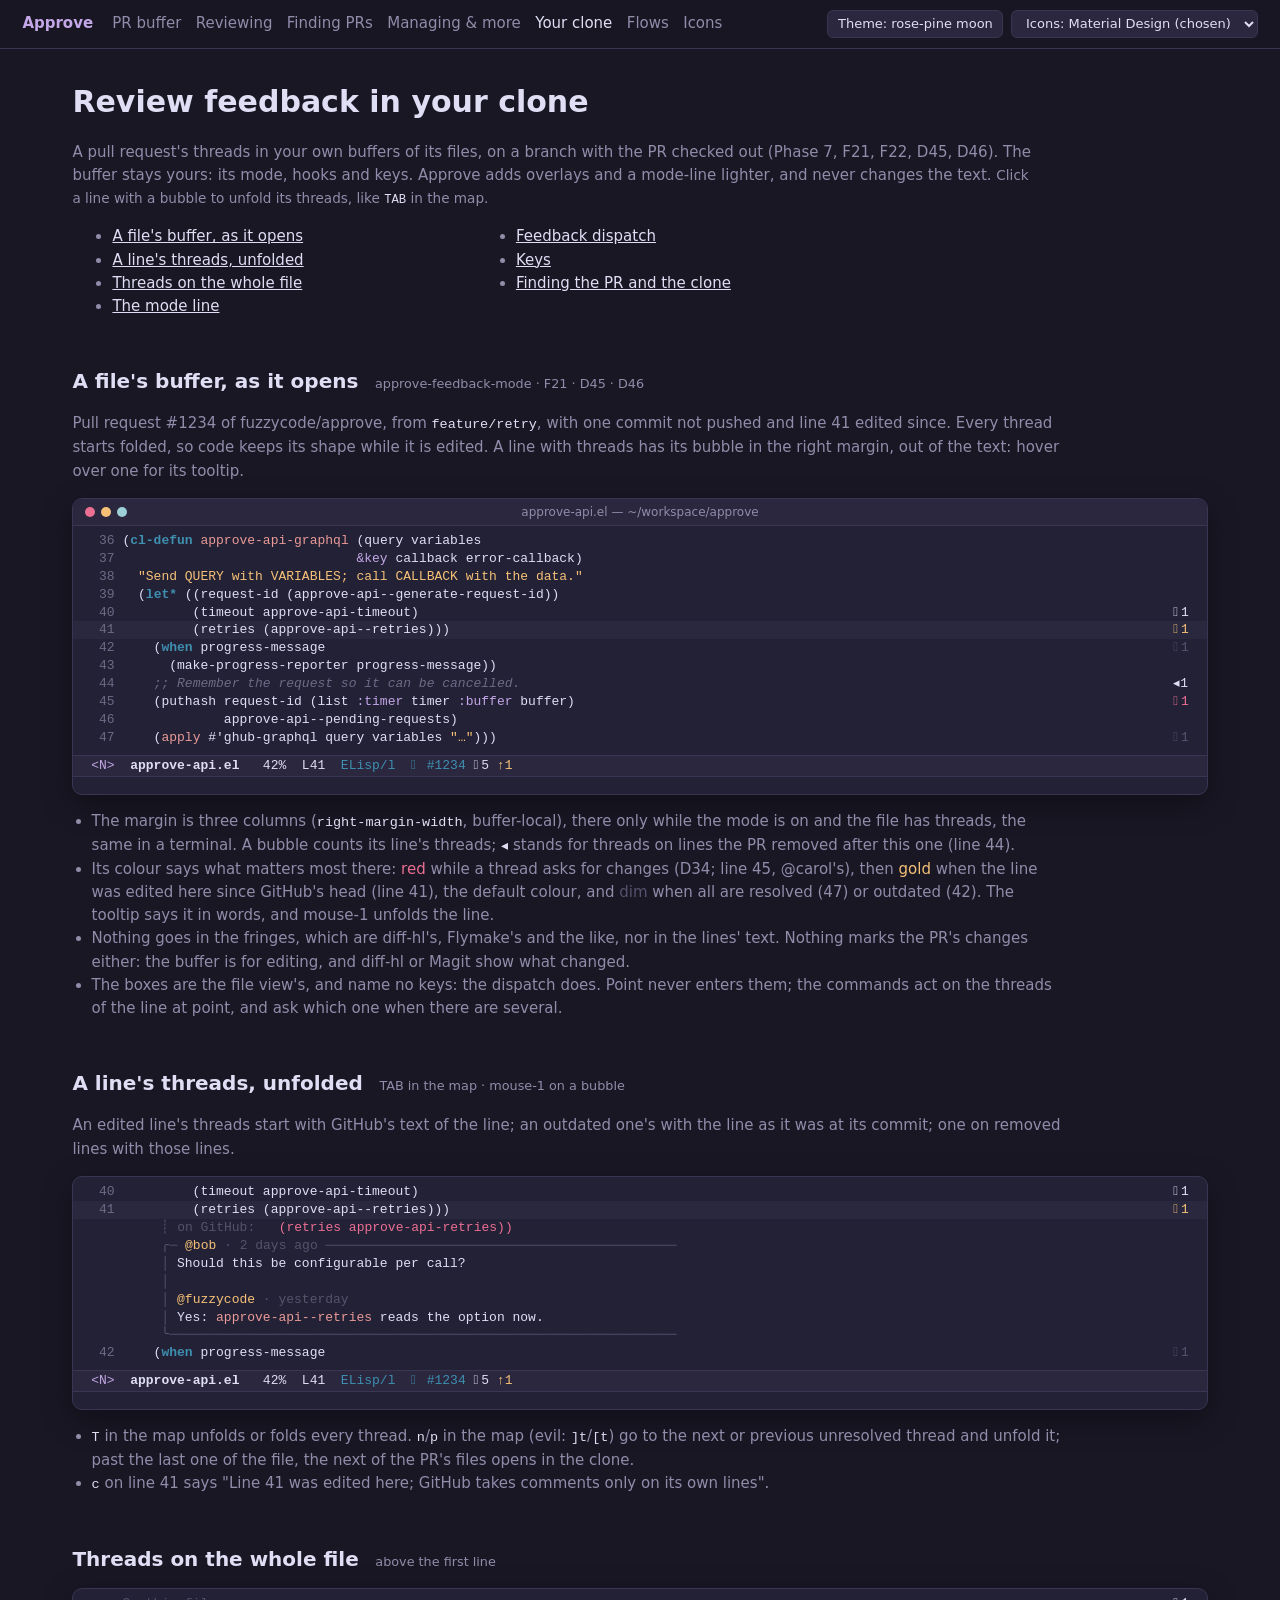
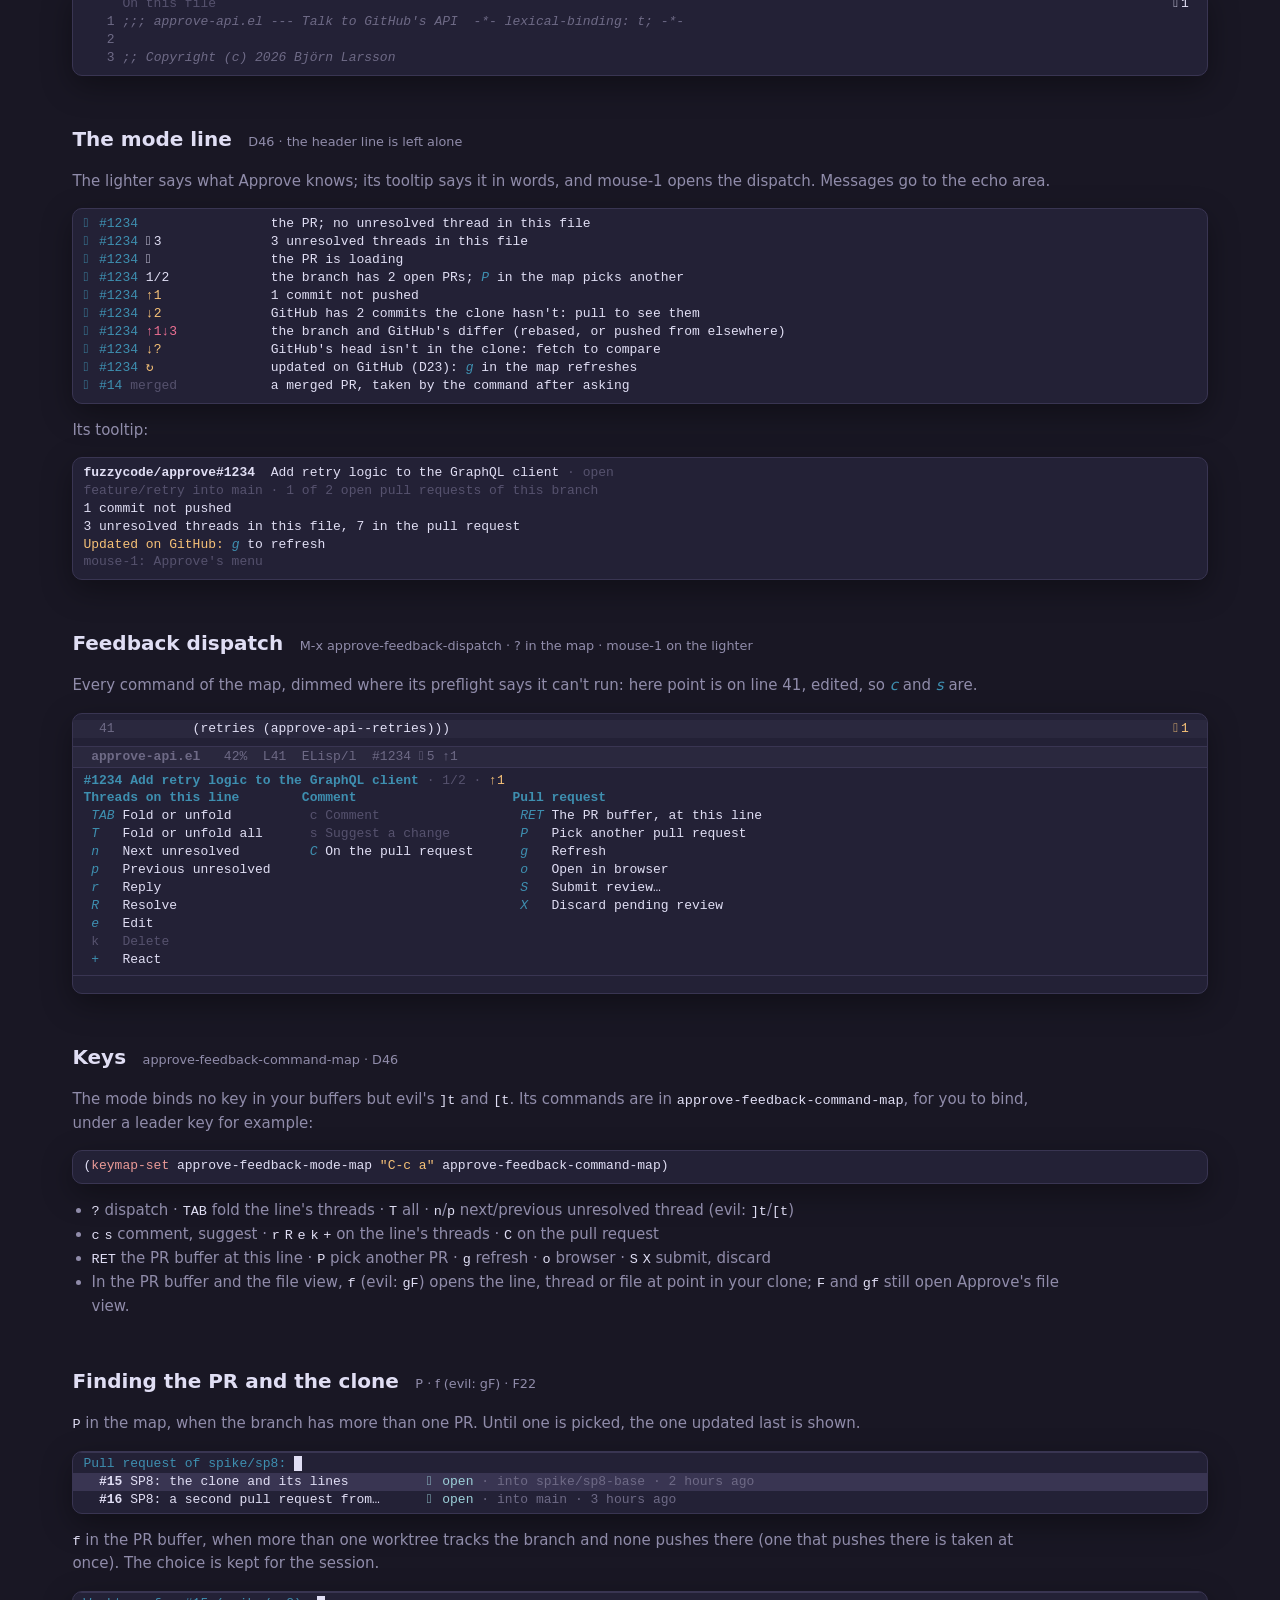
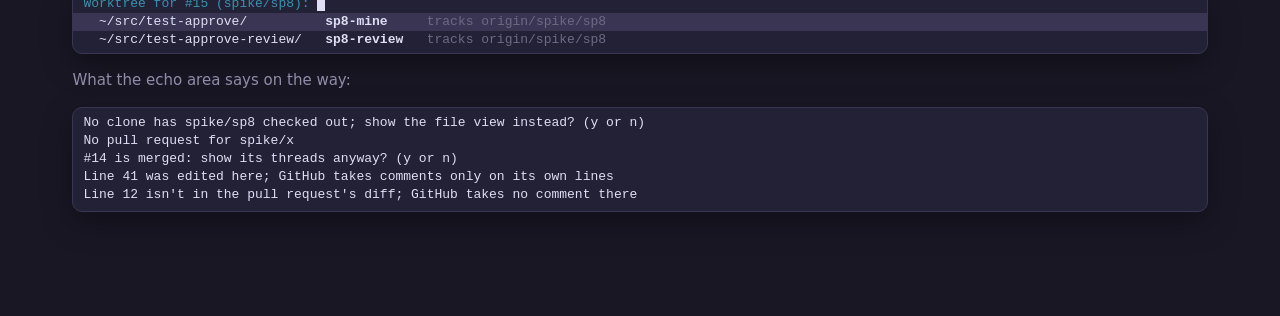
==== commit 3decd44b: "docs(ui): the feedback mode's bubbles in the right margin At the author's request the threads' marks" ====
--- a/docs/html/clone.html
+++ b/docs/html/clone.html
@@ -43,8 +43,8 @@
 <section class="shot" id="buffer">
 <h2>A file's buffer, as it opens <span class="ref">approve-feedback-mode · F21 · D45 · D46</span></h2>
 <p>Pull request #1234 of fuzzycode/approve, from <code>feature/retry</code>, with one commit not pushed and line 41
-edited since. Every thread starts folded to the bubble at the end of its line, so code keeps its shape while it is
-edited. The bubble counts the line's threads and says what is special about them.</p>
+edited since. Every thread starts folded, so code keeps its shape while it is edited. A line with threads has its
+bubble in the right margin, out of the text: hover over one for its tooltip.</p>
 <div class="emacs">
 <div class="tb">approve-api.el — ~/workspace/approve</div>
 <div class="win">
@@ -54,7 +54,7 @@
 <p>  <span class="ln">38</span>   <span class="st">"Send QUERY with VARIABLES; call CALLBACK with the data."</span></p>
 <p>  <span class="ln">39</span>   (<span class="kw">let*</span> ((request-id (approve-api--generate-request-id))</p>
 <div class="s closed">
-<p class="hd">  <span class="ln">40</span>          (timeout approve-api-timeout)                                        <span class="bubble"><i data-i="comment">💬</i> 1</span></p>
+<p class="hd"><span class="mg bubble" title="1 thread · mouse-1: unfold"><i data-i="comment">💬</i>1</span>  <span class="ln">40</span>          (timeout approve-api-timeout)</p>
 <div class="sb">
 <p>          <span class="d">╭─</span> <span class="u">@dave</span> <span class="d">· 1 day ago ─────────────────────────────────────────────</span></p>
 <p>          <span class="d">│</span> Should the timeout be per request too?</p>
@@ -62,7 +62,7 @@
 </div>
 </div>
 <div class="s closed">
-<p class="hd cur">  <span class="ln">41</span>          (retries (approve-api--retries)))                             <span class="wa">edited</span> <span class="er"><i data-i="comment">💬</i> 2</span></p>
+<p class="hd cur"><span class="mg wa" title="1 thread · edited here: GitHub has  (retries approve-api-retries)) · mouse-1: unfold"><i data-i="comment">💬</i>1</span>  <span class="ln">41</span>          (retries (approve-api--retries)))</p>
 <div class="sb">
 <p>          <span class="d">┊ on GitHub:</span>   <span class="er">(retries approve-api-retries))</span></p>
 <p>          <span class="d">╭─</span> <span class="u">@bob</span> <span class="d">· 2 days ago ─────────────────────────────────────────────</span></p>
@@ -71,13 +71,10 @@
 <p>          <span class="d">│</span> <span class="u">@fuzzycode</span> <span class="d">· yesterday</span></p>
 <p>          <span class="d">│</span> Yes: <span class="code">approve-api--retries</span> reads the option now.</p>
 <p>          <span class="d">╰─────────────────────────────────────────────────────────────────</span></p>
-<p>          <span class="d">╭─</span> <span class="u">@carol</span> <span class="d">· 5 hours ago ──────────────────────────────────────────</span></p>
-<p>          <span class="d">│</span> Cap it: three retries at most.</p>
-<p>          <span class="d">╰─────────────────────────────────────────────────────────────────</span></p>
-</div>
-</div>
-<div class="s closed">
-<p class="hd">  <span class="ln">42</span>     (<span class="kw">when</span> progress-message                                           <span class="d">outdated</span> <span class="bubble"><i data-i="comment">💬</i> 1</span></p>
+</div>
+</div>
+<div class="s closed">
+<p class="hd"><span class="mg d" title="1 outdated thread, shown where it was at 3f2a1b9 · mouse-1: unfold"><i data-i="comment">💬</i>1</span>  <span class="ln">42</span>     (<span class="kw">when</span> progress-message</p>
 <div class="sb">
 <p>          <span class="d">┊ at 3f2a1b9:</span>  <span class="d">(when (and progress-message (not quiet))</span></p>
 <p>          <span class="d">╭─</span> <span class="u">@bob</span> <span class="d">· 4 days ago · outdated ──────────────────────────────────</span></p>
@@ -87,7 +84,7 @@
 </div>
 <p>  <span class="ln">43</span>       (make-progress-reporter progress-message))</p>
 <div class="s closed">
-<p class="hd">  <span class="ln">44</span>     <span class="cm">;; Remember the request so it can be cancelled.</span>             <span class="d">removed lines</span> <span class="bubble"><i data-i="comment">💬</i> 1</span><span class="fr-del" style="float: right">◂</span></p>
+<p class="hd"><span class="mg bubble" title="1 thread on lines the pull request removed after this one · mouse-1: unfold">◂1</span>  <span class="ln">44</span>     <span class="cm">;; Remember the request so it can be cancelled.</span></p>
 <div class="sb">
 <p>          <span class="d">┊ removed:</span>     <span class="er">(setq request (approve-api--make-request query))</span></p>
 <p>          <span class="d">╭─</span> <span class="u">@alice</span> <span class="d">· 2 days ago ───────────────────────────────────────────</span></p>
@@ -95,10 +92,17 @@
 <p>          <span class="d">╰─────────────────────────────────────────────────────────────────</span></p>
 </div>
 </div>
-<p>  <span class="ln">45</span>     (puthash request-id (list <span class="vr">:timer</span> timer <span class="vr">:buffer</span> buffer)</p>
+<div class="s closed">
+<p class="hd"><span class="mg er" title="1 thread · @carol requested changes · mouse-1: unfold"><i data-i="comment">💬</i>1</span>  <span class="ln">45</span>     (puthash request-id (list <span class="vr">:timer</span> timer <span class="vr">:buffer</span> buffer)</p>
+<div class="sb">
+<p>          <span class="d">╭─</span> <span class="u">@carol</span> <span class="d">· 5 hours ago ──────────────────────────────────────────</span></p>
+<p>          <span class="d">│</span> Cap the table: it grows with every request.</p>
+<p>          <span class="d">╰─────────────────────────────────────────────────────────────────</span></p>
+</div>
+</div>
 <p>  <span class="ln">46</span>              approve-api--pending-requests)</p>
 <div class="s closed">
-<p class="hd">  <span class="ln">47</span>     (<span class="fn">apply</span> #'ghub-graphql query variables <span class="st">"…"</span>)))                              <span class="d"><i data-i="comment">💬</i> 1</span></p>
+<p class="hd"><span class="mg d" title="1 resolved thread · mouse-1: unfold"><i data-i="comment">💬</i>1</span>  <span class="ln">47</span>     (<span class="fn">apply</span> #'ghub-graphql query variables <span class="st">"…"</span>)))</p>
 <div class="sb">
 <p>          <span class="d">╭─ @dave · 3 days ago · resolved by @fuzzycode ───────────────────</span></p>
 <p>          <span class="d">│ Pass the host too.</span></p>
@@ -106,18 +110,20 @@
 </div>
 </div>
 </div>
-<div class="ml"> <span class="ir">&lt;N&gt;</span>  <span class="b">approve-api.el</span>   42%  L41  <span class="pi">ELisp/l</span>  <span class="pi"><i data-i="open">●</i> #1234</span> <i data-i="comment">💬</i>4 <span class="wa">↑1</span></div>
+<div class="ml"> <span class="ir">&lt;N&gt;</span>  <span class="b">approve-api.el</span>   42%  L41  <span class="pi">ELisp/l</span>  <span class="pi"><i data-i="open">●</i> #1234</span> <i data-i="comment">💬</i>5 <span class="wa">↑1</span></div>
 </div>
 <div class="echo"></div>
 </div>
 <ul>
-  <li>The bubble is red while a thread asks for changes (D34: @carol's came with a review that requested changes),
-  and dim when all are resolved (line 47). <span class="wa">edited</span>: the line changed here since GitHub's head;
-  <span class="d">outdated</span>: shown where it was, at its own commit; <span class="d">removed lines</span>: on lines the
-  PR removed, which were after this one.</li>
-  <li>Removed lines have the file view's triangle <span class="fr-del">◂</span> in the <em>right</em> fringe: the left
-  one is diff-hl's, Flymake's and the like. In a terminal only the bubble says it. Nothing else marks the PR's changes:
-  the buffer is for editing, and diff-hl or Magit show what changed.</li>
+  <li>The margin is three columns (<code>right-margin-width</code>, buffer-local), there only while the mode is on and
+  the file has threads, the same in a terminal. A bubble counts its line's threads; <code>◂</code> stands for threads on
+  lines the PR removed after this one (line 44).</li>
+  <li>Its colour says what matters most there: <span class="er">red</span> while a thread asks for changes (D34; line 45,
+  @carol's), then <span class="wa">gold</span> when the line was edited here since GitHub's head (line 41), the default
+  colour, and <span class="d">dim</span> when all are resolved (47) or outdated (42). The tooltip says it in words, and
+  mouse-1 unfolds the line.</li>
+  <li>Nothing goes in the fringes, which are diff-hl's, Flymake's and the like, nor in the lines' text. Nothing marks
+  the PR's changes either: the buffer is for editing, and diff-hl or Magit show what changed.</li>
   <li>The boxes are the file view's, and name no keys: the dispatch does. Point never enters them; the commands act on
   the threads of the line at point, and ask which one when there are several.</li>
 </ul>
@@ -131,8 +137,8 @@
 <div class="emacs">
 <div class="win">
 <div class="buf">
-<p>  <span class="ln">40</span>          (timeout approve-api-timeout)                                        <span class="bubble"><i data-i="comment">💬</i> 1</span></p>
-<p class="cur">  <span class="ln">41</span>          (retries (approve-api--retries)))                             <span class="wa">edited</span> <span class="er"><i data-i="comment">💬</i> 2</span></p>
+<p><span class="mg bubble" title="1 thread · mouse-1: unfold"><i data-i="comment">💬</i>1</span>  <span class="ln">40</span>          (timeout approve-api-timeout)</p>
+<p class="cur"><span class="mg wa" title="1 thread · edited here: GitHub has  (retries approve-api-retries)) · mouse-1: unfold"><i data-i="comment">💬</i>1</span>  <span class="ln">41</span>          (retries (approve-api--retries)))</p>
 <p>          <span class="d">┊ on GitHub:</span>   <span class="er">(retries approve-api-retries))</span></p>
 <p>          <span class="d">╭─</span> <span class="u">@bob</span> <span class="d">· 2 days ago ─────────────────────────────────────────────</span></p>
 <p>          <span class="d">│</span> Should this be configurable per call?</p>
@@ -140,12 +146,9 @@
 <p>          <span class="d">│</span> <span class="u">@fuzzycode</span> <span class="d">· yesterday</span></p>
 <p>          <span class="d">│</span> Yes: <span class="code">approve-api--retries</span> reads the option now.</p>
 <p>          <span class="d">╰─────────────────────────────────────────────────────────────────</span></p>
-<p>          <span class="d">╭─</span> <span class="u">@carol</span> <span class="d">· 5 hours ago ──────────────────────────────────────────</span></p>
-<p>          <span class="d">│</span> Cap it: three retries at most.</p>
-<p>          <span class="d">╰─────────────────────────────────────────────────────────────────</span></p>
-<p>  <span class="ln">42</span>     (<span class="kw">when</span> progress-message                                           <span class="d">outdated</span> <span class="bubble"><i data-i="comment">💬</i> 1</span></p>
-</div>
-<div class="ml"> <span class="ir">&lt;N&gt;</span>  <span class="b">approve-api.el</span>   42%  L41  <span class="pi">ELisp/l</span>  <span class="pi"><i data-i="open">●</i> #1234</span> <i data-i="comment">💬</i>4 <span class="wa">↑1</span></div>
+<p><span class="mg d" title="1 outdated thread, shown where it was at 3f2a1b9 · mouse-1: unfold"><i data-i="comment">💬</i>1</span>  <span class="ln">42</span>     (<span class="kw">when</span> progress-message</p>
+</div>
+<div class="ml"> <span class="ir">&lt;N&gt;</span>  <span class="b">approve-api.el</span>   42%  L41  <span class="pi">ELisp/l</span>  <span class="pi"><i data-i="open">●</i> #1234</span> <i data-i="comment">💬</i>5 <span class="wa">↑1</span></div>
 </div>
 <div class="echo"></div>
 </div>
@@ -164,7 +167,7 @@
 <div class="win">
 <div class="buf">
 <div class="s closed">
-<p class="hd">     <span class="d">On this file</span>                                                                  <span class="bubble"><i data-i="comment">💬</i> 1</span></p>
+<p class="hd"><span class="mg bubble" title="1 thread on the whole file · mouse-1: unfold"><i data-i="comment">💬</i>1</span>     <span class="d">On this file</span></p>
 <div class="sb">
 <p>          <span class="d">╭─</span> <span class="u">@carol</span> <span class="d">· 3 days ago ───────────────────────────────────────────</span></p>
 <p>          <span class="d">│</span> Please add tests for the retry path.</p>
@@ -220,9 +223,9 @@
 <div class="win stack">
 <div class="win">
 <div class="buf short">
-<p class="cur">  <span class="ln">41</span>          (retries (approve-api--retries)))                             <span class="wa">edited</span> <span class="er"><i data-i="comment">💬</i> 2</span></p>
-</div>
-<div class="ml off"> <span class="b">approve-api.el</span>   42%  L41  ELisp/l  #1234 <i data-i="comment">💬</i>4 ↑1</div>
+<p class="cur"><span class="mg wa" title="1 thread · edited here: GitHub has  (retries approve-api-retries)) · mouse-1: unfold"><i data-i="comment">💬</i>1</span>  <span class="ln">41</span>          (retries (approve-api--retries)))</p>
+</div>
+<div class="ml off"> <span class="b">approve-api.el</span>   42%  L41  ELisp/l  #1234 <i data-i="comment">💬</i>5 ↑1</div>
 </div>
 <div class="tr">
 <p><span class="kh">#1234 Add retry logic to the GraphQL client</span> <span class="d">· 1/2 ·</span> <span class="wa">↑1</span></p>
--- a/docs/html/assets/approve.css
+++ b/docs/html/assets/approve.css
@@ -180,6 +180,7 @@
 .fh { color: var(--fg); font-weight: 700; }           /* magit-diff-file-heading */
 .d { color: var(--shadow); }                          /* shadow / approve-dim */
 .bubble { color: var(--fg); }                         /* a bubble: the line's background only */
+.mg { float: right; width: 3ch; cursor: default; }    /* the right margin (right-margin-width 3) */
 .m { color: var(--muted); }                           /* comments, hashes, dates */
 .u { color: var(--gold); }                            /* magit-log-author */
 .ok { color: var(--foam); }                           /* success */
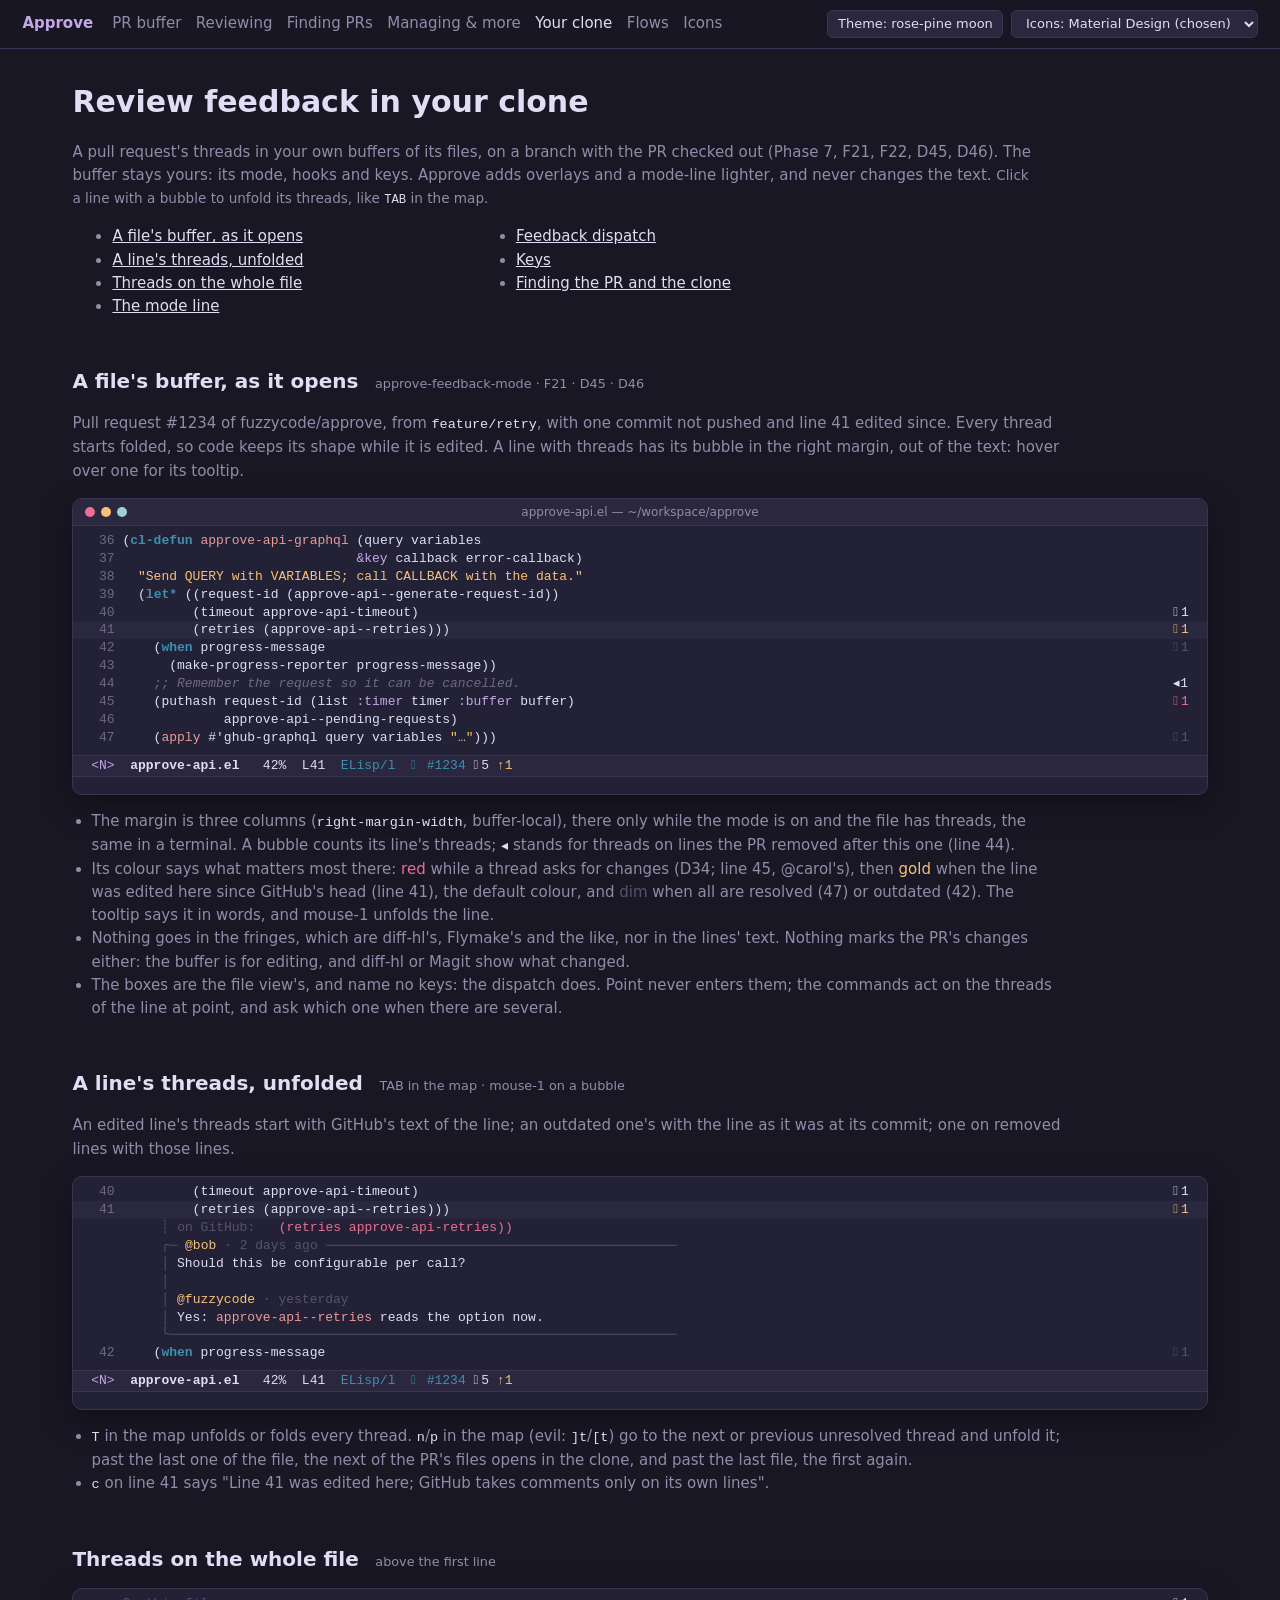
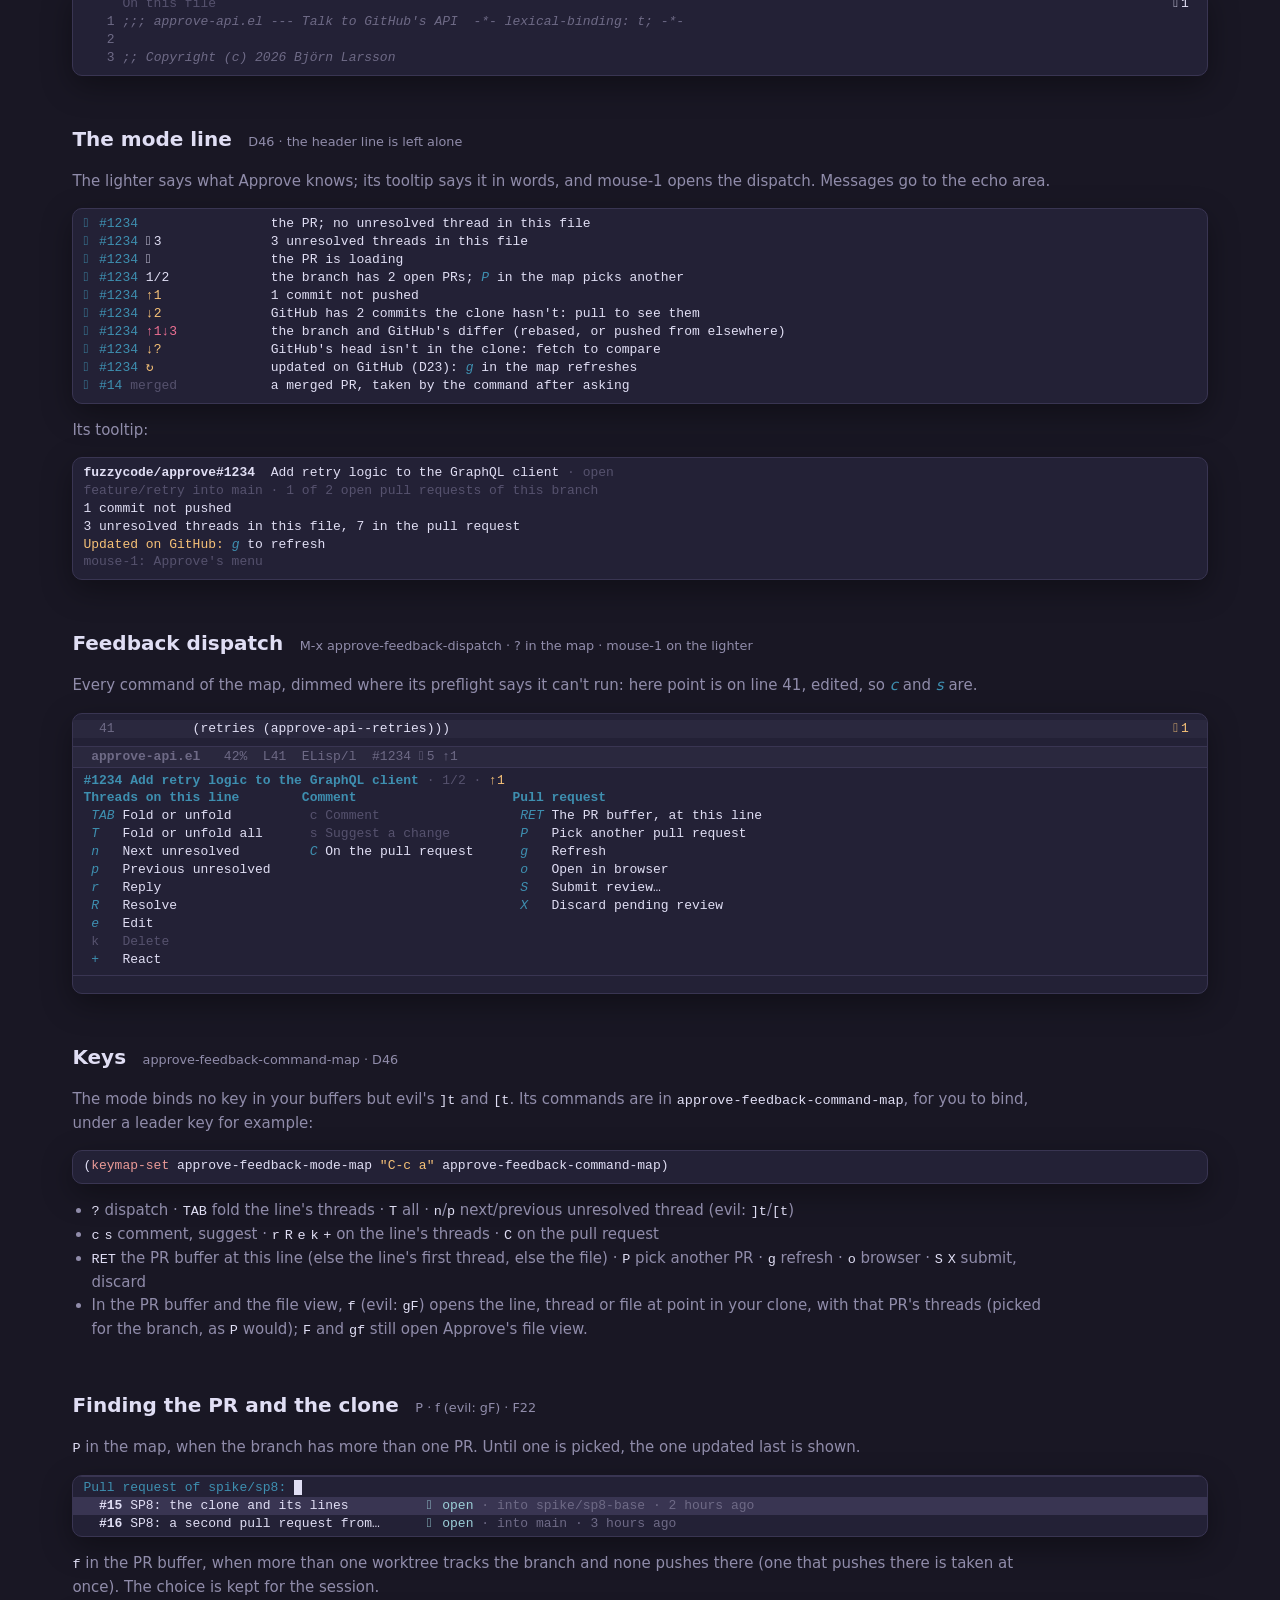
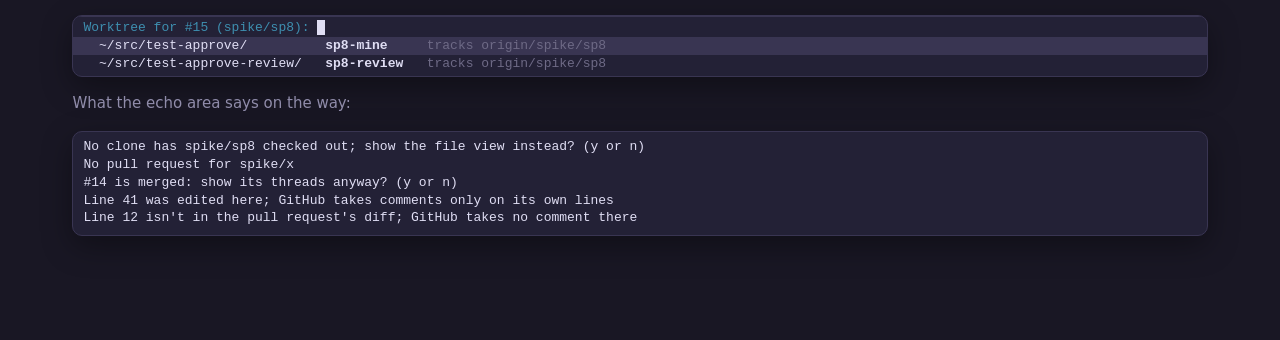
==== commit ce3f258d: "feat(feedback): between the PR buffer and the clone's buffers Phase 7's ways between the buffers (fl" ====
--- a/docs/html/clone.html
+++ b/docs/html/clone.html
@@ -155,7 +155,7 @@
 <ul>
   <li><code>T</code> in the map unfolds or folds every thread. <code>n</code>/<code>p</code> in the map (evil:
   <code>]t</code>/<code>[t</code>) go to the next or previous unresolved thread and unfold it; past the last one of
-  the file, the next of the PR's files opens in the clone.</li>
+  the file, the next of the PR's files opens in the clone, and past the last file, the first again.</li>
   <li><code>c</code> on line 41 says "Line 41 was edited here; GitHub takes comments only on its own lines".</li>
 </ul>
 </section>
@@ -260,10 +260,11 @@
   next/previous unresolved thread (evil: <code>]t</code>/<code>[t</code>)</li>
   <li><code>c</code> <code>s</code> comment, suggest · <code>r</code> <code>R</code> <code>e</code> <code>k</code> <code>+</code>
   on the line's threads · <code>C</code> on the pull request</li>
-  <li><code>RET</code> the PR buffer at this line · <code>P</code> pick another PR · <code>g</code> refresh ·
+  <li><code>RET</code> the PR buffer at this line (else the line's first thread, else the file) · <code>P</code> pick another PR · <code>g</code> refresh ·
   <code>o</code> browser · <code>S</code> <code>X</code> submit, discard</li>
   <li>In the PR buffer and the file view, <code>f</code> (evil: <code>gF</code>) opens the line, thread or file at point
-  in your clone; <code>F</code> and <code>gf</code> still open Approve's file view.</li>
+  in your clone, with that PR's threads (picked for the branch, as <code>P</code> would); <code>F</code> and <code>gf</code>
+  still open Approve's file view.</li>
 </ul>
 </section>
 
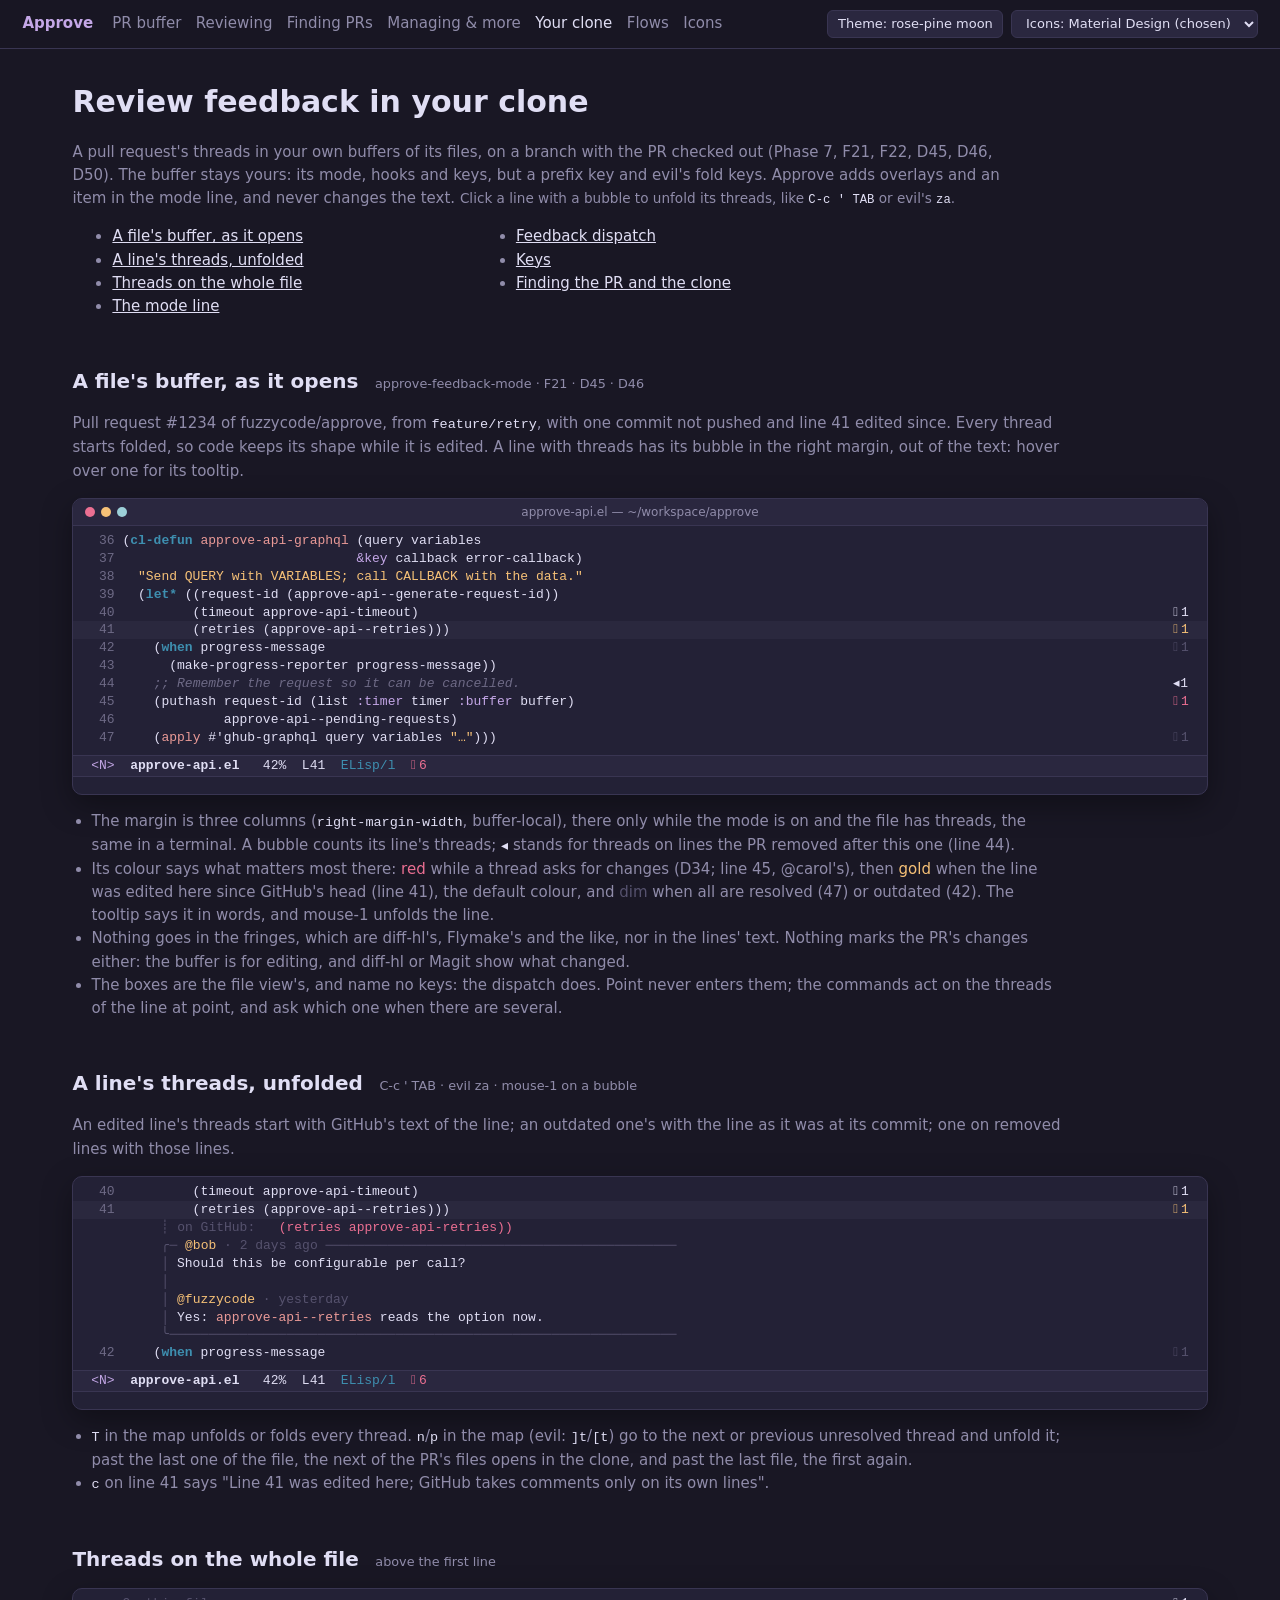
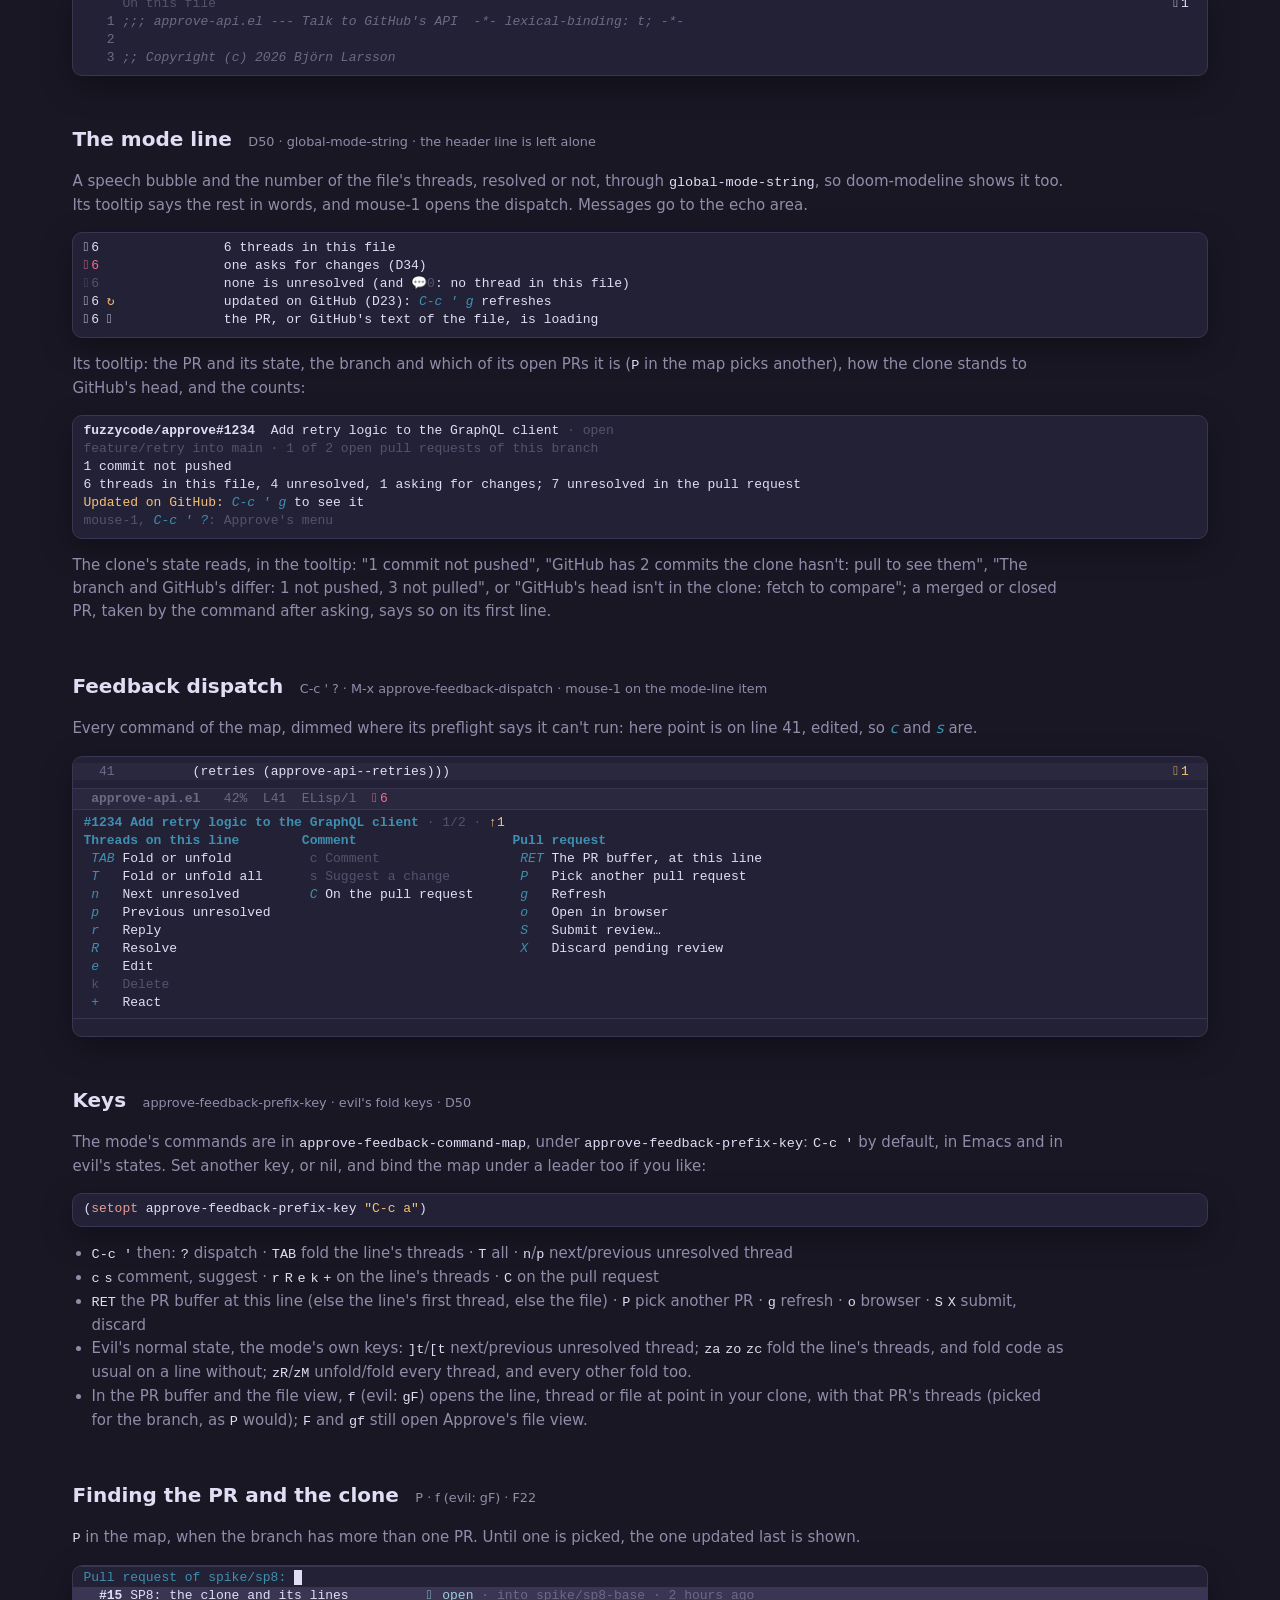
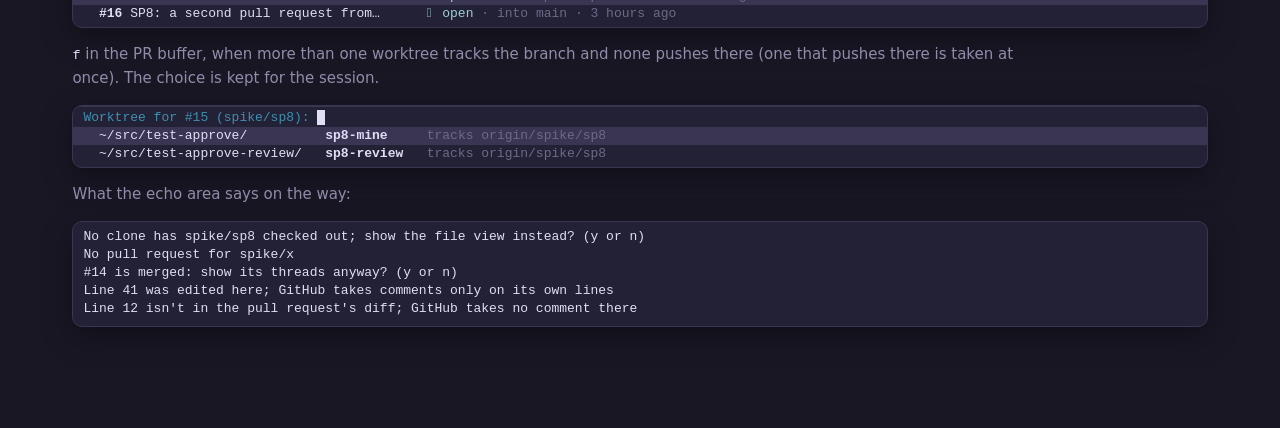
==== commit 2f85eada: "feat(feedback): a prefix key, evil's fold keys and a bubble in the mode line At the author's request" ====
--- a/docs/html/clone.html
+++ b/docs/html/clone.html
@@ -25,9 +25,9 @@
 <main>
 <h1>Review feedback in your clone</h1>
 <p class="lead">A pull request's threads in your own buffers of its files, on a branch with the PR checked out
-(Phase 7, F21, F22, D45, D46). The buffer stays yours: its mode, hooks and keys. Approve adds overlays and a
-mode-line lighter, and never changes the text.
-<span class="hint-click">Click a line with a bubble to unfold its threads, like <code>TAB</code> in the map.</span></p>
+(Phase 7, F21, F22, D45, D46, D50). The buffer stays yours: its mode, hooks and keys, but a prefix key and evil's fold keys. Approve adds overlays and
+an item in the mode line, and never changes the text.
+<span class="hint-click">Click a line with a bubble to unfold its threads, like <code>C-c ' TAB</code> or evil's <code>za</code>.</span></p>
 
 <ul class="toc">
   <li><a href="#buffer">A file's buffer, as it opens</a></li>
@@ -110,7 +110,7 @@
 </div>
 </div>
 </div>
-<div class="ml"> <span class="ir">&lt;N&gt;</span>  <span class="b">approve-api.el</span>   42%  L41  <span class="pi">ELisp/l</span>  <span class="pi"><i data-i="open">●</i> #1234</span> <i data-i="comment">💬</i>5 <span class="wa">↑1</span></div>
+<div class="ml"> <span class="ir">&lt;N&gt;</span>  <span class="b">approve-api.el</span>   42%  L41  <span class="pi">ELisp/l</span>  <span class="er"><i data-i="comment">💬</i>6</span></div>
 </div>
 <div class="echo"></div>
 </div>
@@ -131,7 +131,7 @@
 
 <!-- ================================================================== -->
 <section class="shot" id="unfolded">
-<h2>A line's threads, unfolded <span class="ref">TAB in the map · mouse-1 on a bubble</span></h2>
+<h2>A line's threads, unfolded <span class="ref">C-c ' TAB · evil za · mouse-1 on a bubble</span></h2>
 <p>An edited line's threads start with GitHub's text of the line; an outdated one's with the line as it was at its
 commit; one on removed lines with those lines.</p>
 <div class="emacs">
@@ -148,7 +148,7 @@
 <p>          <span class="d">╰─────────────────────────────────────────────────────────────────</span></p>
 <p><span class="mg d" title="1 outdated thread, shown where it was at 3f2a1b9 · mouse-1: unfold"><i data-i="comment">💬</i>1</span>  <span class="ln">42</span>     (<span class="kw">when</span> progress-message</p>
 </div>
-<div class="ml"> <span class="ir">&lt;N&gt;</span>  <span class="b">approve-api.el</span>   42%  L41  <span class="pi">ELisp/l</span>  <span class="pi"><i data-i="open">●</i> #1234</span> <i data-i="comment">💬</i>5 <span class="wa">↑1</span></div>
+<div class="ml"> <span class="ir">&lt;N&gt;</span>  <span class="b">approve-api.el</span>   42%  L41  <span class="pi">ELisp/l</span>  <span class="er"><i data-i="comment">💬</i>6</span></div>
 </div>
 <div class="echo"></div>
 </div>
@@ -184,39 +184,39 @@
 
 <!-- ================================================================== -->
 <section class="shot" id="lighter">
-<h2>The mode line <span class="ref">D46 · the header line is left alone</span></h2>
-<p>The lighter says what Approve knows; its tooltip says it in words, and mouse-1 opens the dispatch. Messages go to the
+<h2>The mode line <span class="ref">D50 · global-mode-string · the header line is left alone</span></h2>
+<p>A speech bubble and the number of the file's threads, resolved or not, through <code>global-mode-string</code>, so
+doom-modeline shows it too. Its tooltip says the rest in words, and mouse-1 opens the dispatch. Messages go to the
 echo area.</p>
 <div class="emacs">
 <div class="buf">
-<p><span class="pi"><i data-i="open">●</i> #1234</span>                 the PR; no unresolved thread in this file</p>
-<p><span class="pi"><i data-i="open">●</i> #1234</span> <i data-i="comment">💬</i>3              3 unresolved threads in this file</p>
-<p><span class="pi"><i data-i="open">●</i> #1234</span> <i data-i="loading">…</i>               the PR is loading</p>
-<p><span class="pi"><i data-i="open">●</i> #1234</span> 1/2             the branch has 2 open PRs; <span class="k">P</span> in the map picks another</p>
-<p><span class="pi"><i data-i="open">●</i> #1234</span> <span class="wa">↑1</span>              1 commit not pushed</p>
-<p><span class="pi"><i data-i="open">●</i> #1234</span> <span class="wa">↓2</span>              GitHub has 2 commits the clone hasn't: pull to see them</p>
-<p><span class="pi"><i data-i="open">●</i> #1234</span> <span class="er">↑1↓3</span>            the branch and GitHub's differ (rebased, or pushed from elsewhere)</p>
-<p><span class="pi"><i data-i="open">●</i> #1234</span> <span class="wa">↓?</span>              GitHub's head isn't in the clone: fetch to compare</p>
-<p><span class="pi"><i data-i="open">●</i> #1234</span> <span class="wa">↻</span>               updated on GitHub (D23): <span class="k">g</span> in the map refreshes</p>
-<p><span class="pi"><i data-i="merged">⮌</i> #14</span> <span class="d">merged</span>            a merged PR, taken by the command after asking</p>
-</div>
-</div>
-<p>Its tooltip:</p>
+<p><i data-i="comment">💬</i>6                6 threads in this file</p>
+<p><span class="er"><i data-i="comment">💬</i>6</span>                one asks for changes (D34)</p>
+<p><span class="d"><i data-i="comment">💬</i>6</span>                none is unresolved (and <span class="d">💬0</span>: no thread in this file)</p>
+<p><i data-i="comment">💬</i>6 <span class="wa">↻</span>              updated on GitHub (D23): <span class="k">C-c ' g</span> refreshes</p>
+<p><i data-i="comment">💬</i>6 <i data-i="loading">…</i>              the PR, or GitHub's text of the file, is loading</p>
+</div>
+</div>
+<p>Its tooltip: the PR and its state, the branch and which of its open PRs it is (<code>P</code> in the map picks
+another), how the clone stands to GitHub's head, and the counts:</p>
 <div class="emacs">
 <div class="buf short">
 <p><span class="b">fuzzycode/approve#1234</span>  Add retry logic to the GraphQL client <span class="d">· open</span></p>
 <p><span class="d">feature/retry into main · 1 of 2 open pull requests of this branch</span></p>
 <p>1 commit not pushed</p>
-<p>3 unresolved threads in this file, 7 in the pull request</p>
-<p><span class="wa">Updated on GitHub:</span> <span class="k">g</span> to refresh</p>
-<p><span class="d">mouse-1: Approve's menu</span></p>
-</div>
-</div>
+<p>6 threads in this file, 4 unresolved, 1 asking for changes; 7 unresolved in the pull request</p>
+<p><span class="wa">Updated on GitHub:</span> <span class="k">C-c ' g</span> to see it</p>
+<p><span class="d">mouse-1, <span class="k">C-c ' ?</span>: Approve's menu</span></p>
+</div>
+</div>
+<p>The clone's state reads, in the tooltip: "1 commit not pushed", "GitHub has 2 commits the clone hasn't: pull to
+see them", "The branch and GitHub's differ: 1 not pushed, 3 not pulled", or "GitHub's head isn't in the clone: fetch
+to compare"; a merged or closed PR, taken by the command after asking, says so on its first line.</p>
 </section>
 
 <!-- ================================================================== -->
 <section class="shot" id="dispatch">
-<h2>Feedback dispatch <span class="ref">M-x approve-feedback-dispatch · ? in the map · mouse-1 on the lighter</span></h2>
+<h2>Feedback dispatch <span class="ref">C-c ' ? · M-x approve-feedback-dispatch · mouse-1 on the mode-line item</span></h2>
 <p>Every command of the map, dimmed where its preflight says it can't run: here point is on line 41, edited, so
 <span class="k">c</span> and <span class="k">s</span> are.</p>
 <div class="emacs">
@@ -225,7 +225,7 @@
 <div class="buf short">
 <p class="cur"><span class="mg wa" title="1 thread · edited here: GitHub has  (retries approve-api-retries)) · mouse-1: unfold"><i data-i="comment">💬</i>1</span>  <span class="ln">41</span>          (retries (approve-api--retries)))</p>
 </div>
-<div class="ml off"> <span class="b">approve-api.el</span>   42%  L41  ELisp/l  #1234 <i data-i="comment">💬</i>5 ↑1</div>
+<div class="ml off"> <span class="b">approve-api.el</span>   42%  L41  ELisp/l  <span class="er"><i data-i="comment">💬</i>6</span></div>
 </div>
 <div class="tr">
 <p><span class="kh">#1234 Add retry logic to the GraphQL client</span> <span class="d">· 1/2 ·</span> <span class="wa">↑1</span></p>
@@ -247,21 +247,25 @@
 
 <!-- ================================================================== -->
 <section class="shot" id="keys">
-<h2>Keys <span class="ref">approve-feedback-command-map · D46</span></h2>
-<p>The mode binds no key in your buffers but evil's <code>]t</code> and <code>[t</code>. Its commands are in
-<code>approve-feedback-command-map</code>, for you to bind, under a leader key for example:</p>
+<h2>Keys <span class="ref">approve-feedback-prefix-key · evil's fold keys · D50</span></h2>
+<p>The mode's commands are in <code>approve-feedback-command-map</code>, under <code>approve-feedback-prefix-key</code>:
+<code>C-c '</code> by default, in Emacs and in evil's states. Set another key, or nil, and bind the map under a leader
+too if you like:</p>
 <div class="emacs">
 <div class="buf short">
-<p>(<span class="fn">keymap-set</span> approve-feedback-mode-map <span class="st">"C-c a"</span> approve-feedback-command-map)</p>
+<p>(<span class="fn">setopt</span> approve-feedback-prefix-key <span class="st">"C-c a"</span>)</p>
 </div>
 </div>
 <ul>
-  <li><code>?</code> dispatch · <code>TAB</code> fold the line's threads · <code>T</code> all · <code>n</code>/<code>p</code>
-  next/previous unresolved thread (evil: <code>]t</code>/<code>[t</code>)</li>
+  <li><code>C-c '</code> then: <code>?</code> dispatch · <code>TAB</code> fold the line's threads · <code>T</code> all ·
+  <code>n</code>/<code>p</code> next/previous unresolved thread</li>
   <li><code>c</code> <code>s</code> comment, suggest · <code>r</code> <code>R</code> <code>e</code> <code>k</code> <code>+</code>
   on the line's threads · <code>C</code> on the pull request</li>
   <li><code>RET</code> the PR buffer at this line (else the line's first thread, else the file) · <code>P</code> pick another PR · <code>g</code> refresh ·
   <code>o</code> browser · <code>S</code> <code>X</code> submit, discard</li>
+  <li>Evil's normal state, the mode's own keys: <code>]t</code>/<code>[t</code> next/previous unresolved thread;
+  <code>za</code> <code>zo</code> <code>zc</code> fold the line's threads, and fold code as usual on a line without;
+  <code>zR</code>/<code>zM</code> unfold/fold every thread, and every other fold too.</li>
   <li>In the PR buffer and the file view, <code>f</code> (evil: <code>gF</code>) opens the line, thread or file at point
   in your clone, with that PR's threads (picked for the branch, as <code>P</code> would); <code>F</code> and <code>gf</code>
   still open Approve's file view.</li>
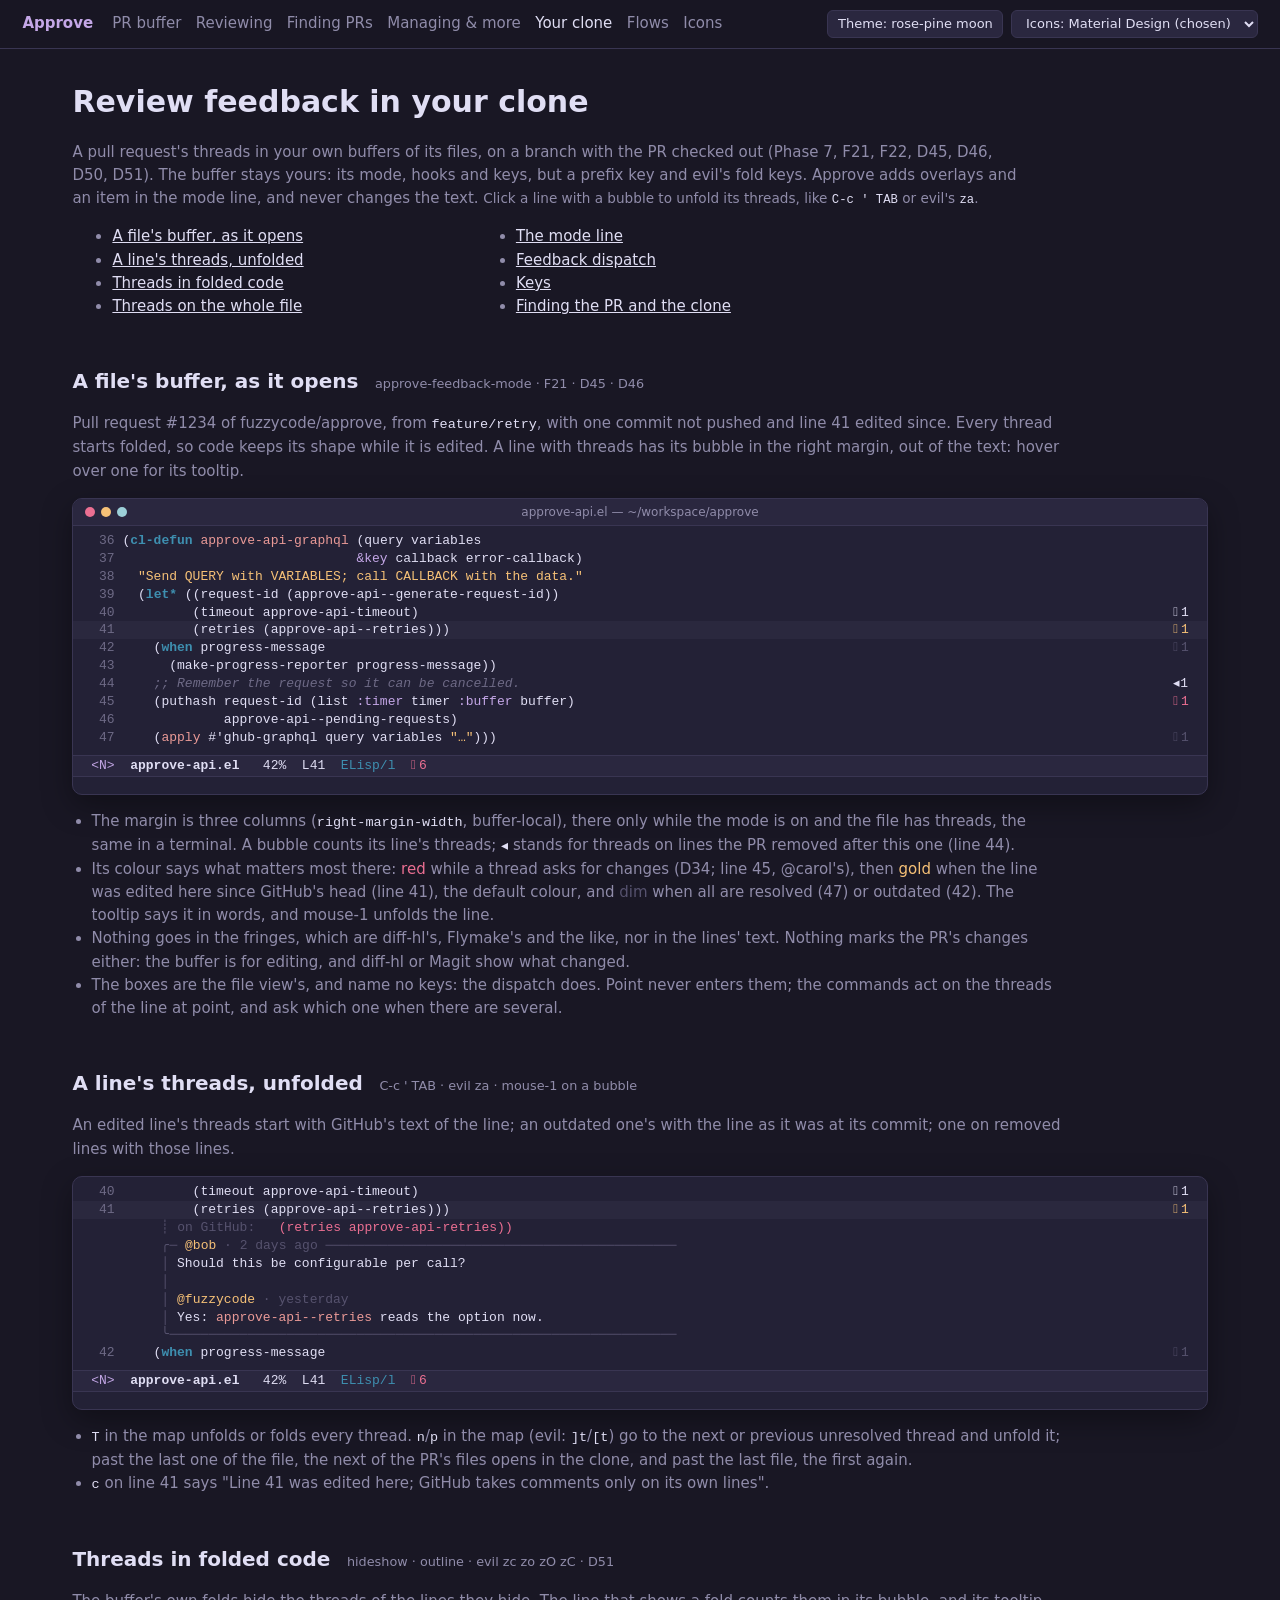
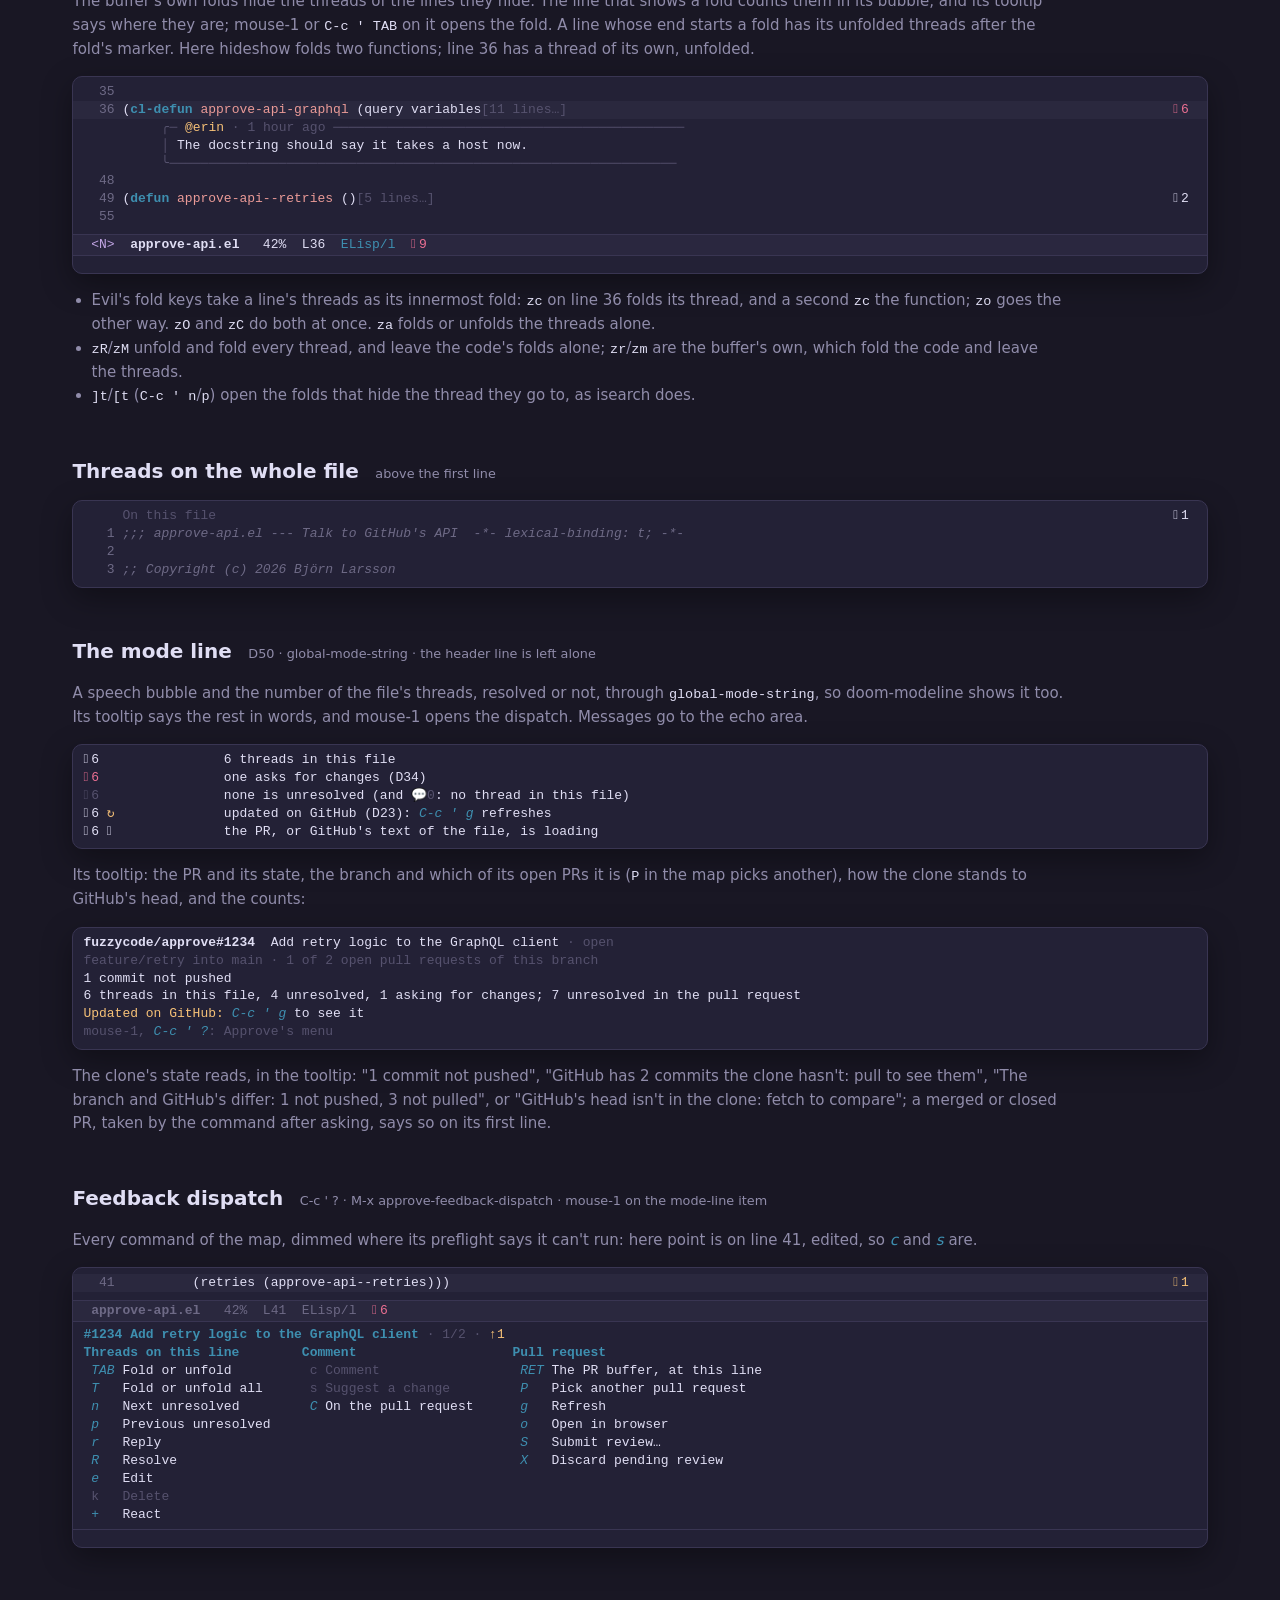
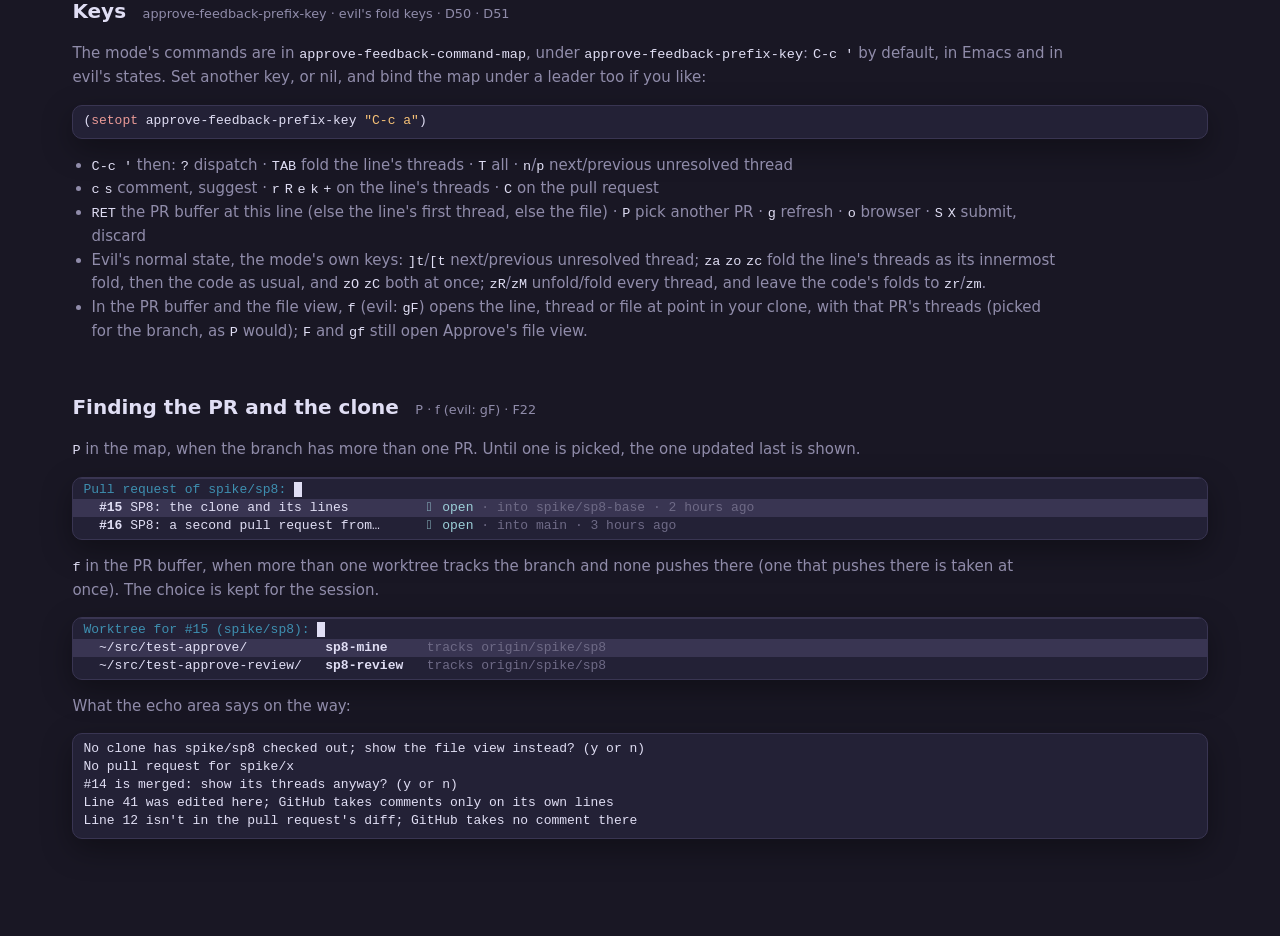
==== commit b1d5559d: "feat(feedback): threads fold inside the buffer's own folds Tested at the author's request with hides" ====
--- a/docs/html/clone.html
+++ b/docs/html/clone.html
@@ -25,13 +25,14 @@
 <main>
 <h1>Review feedback in your clone</h1>
 <p class="lead">A pull request's threads in your own buffers of its files, on a branch with the PR checked out
-(Phase 7, F21, F22, D45, D46, D50). The buffer stays yours: its mode, hooks and keys, but a prefix key and evil's fold keys. Approve adds overlays and
+(Phase 7, F21, F22, D45, D46, D50, D51). The buffer stays yours: its mode, hooks and keys, but a prefix key and evil's fold keys. Approve adds overlays and
 an item in the mode line, and never changes the text.
 <span class="hint-click">Click a line with a bubble to unfold its threads, like <code>C-c ' TAB</code> or evil's <code>za</code>.</span></p>
 
 <ul class="toc">
   <li><a href="#buffer">A file's buffer, as it opens</a></li>
   <li><a href="#unfolded">A line's threads, unfolded</a></li>
+  <li><a href="#folds">Threads in folded code</a></li>
   <li><a href="#file-threads">Threads on the whole file</a></li>
   <li><a href="#lighter">The mode line</a></li>
   <li><a href="#dispatch">Feedback dispatch</a></li>
@@ -161,6 +162,40 @@
 </section>
 
 <!-- ================================================================== -->
+<section class="shot" id="folds">
+<h2>Threads in folded code <span class="ref">hideshow · outline · evil zc zo zO zC · D51</span></h2>
+<p>The buffer's own folds hide the threads of the lines they hide. The line that shows a fold counts them in its
+bubble, and its tooltip says where they are; mouse-1 or <code>C-c ' TAB</code> on it opens the fold. A line whose end
+starts a fold has its unfolded threads after the fold's marker. Here hideshow folds two functions; line 36 has a
+thread of its own, unfolded.</p>
+<div class="emacs">
+<div class="win">
+<div class="buf">
+<p>  <span class="ln">35</span></p>
+<p class="cur"><span class="mg er" title="1 thread · 6 more threads in the folded code, on lines 40, 41, 42, 44, 45, 47 · mouse-1: fold"><i data-i="comment">💬</i>6</span>  <span class="ln">36</span> (<span class="kw">cl-defun</span> <span class="fn">approve-api-graphql</span> (query variables<span class="d">[11 lines…]</span></p>
+<p>          <span class="d">╭─</span> <span class="u">@erin</span> <span class="d">· 1 hour ago ─────────────────────────────────────────────</span></p>
+<p>          <span class="d">│</span> The docstring should say it takes a host now.</p>
+<p>          <span class="d">╰─────────────────────────────────────────────────────────────────</span></p>
+<p>  <span class="ln">48</span></p>
+<p><span class="mg bubble" title="2 threads in the folded code, on lines 50, 53 · mouse-1: unfold the code"><i data-i="comment">💬</i>2</span>  <span class="ln">49</span> (<span class="kw">defun</span> <span class="fn">approve-api--retries</span> ()<span class="d">[5 lines…]</span></p>
+<p>  <span class="ln">55</span></p>
+</div>
+<div class="ml"> <span class="ir">&lt;N&gt;</span>  <span class="b">approve-api.el</span>   42%  L36  <span class="pi">ELisp/l</span>  <span class="er"><i data-i="comment">💬</i>9</span></div>
+</div>
+<div class="echo"></div>
+</div>
+<ul>
+  <li>Evil's fold keys take a line's threads as its innermost fold: <code>zc</code> on line 36 folds its thread,
+  and a second <code>zc</code> the function; <code>zo</code> goes the other way. <code>zO</code> and
+  <code>zC</code> do both at once. <code>za</code> folds or unfolds the threads alone.</li>
+  <li><code>zR</code>/<code>zM</code> unfold and fold every thread, and leave the code's folds alone;
+  <code>zr</code>/<code>zm</code> are the buffer's own, which fold the code and leave the threads.</li>
+  <li><code>]t</code>/<code>[t</code> (<code>C-c ' n</code>/<code>p</code>) open the folds that hide the thread
+  they go to, as isearch does.</li>
+</ul>
+</section>
+
+<!-- ================================================================== -->
 <section class="shot" id="file-threads">
 <h2>Threads on the whole file <span class="ref">above the first line</span></h2>
 <div class="emacs">
@@ -247,7 +282,7 @@
 
 <!-- ================================================================== -->
 <section class="shot" id="keys">
-<h2>Keys <span class="ref">approve-feedback-prefix-key · evil's fold keys · D50</span></h2>
+<h2>Keys <span class="ref">approve-feedback-prefix-key · evil's fold keys · D50 · D51</span></h2>
 <p>The mode's commands are in <code>approve-feedback-command-map</code>, under <code>approve-feedback-prefix-key</code>:
 <code>C-c '</code> by default, in Emacs and in evil's states. Set another key, or nil, and bind the map under a leader
 too if you like:</p>
@@ -264,8 +299,9 @@
   <li><code>RET</code> the PR buffer at this line (else the line's first thread, else the file) · <code>P</code> pick another PR · <code>g</code> refresh ·
   <code>o</code> browser · <code>S</code> <code>X</code> submit, discard</li>
   <li>Evil's normal state, the mode's own keys: <code>]t</code>/<code>[t</code> next/previous unresolved thread;
-  <code>za</code> <code>zo</code> <code>zc</code> fold the line's threads, and fold code as usual on a line without;
-  <code>zR</code>/<code>zM</code> unfold/fold every thread, and every other fold too.</li>
+  <code>za</code> <code>zo</code> <code>zc</code> fold the line's threads as its innermost fold, then the code
+  as usual, and <code>zO</code> <code>zC</code> both at once;
+  <code>zR</code>/<code>zM</code> unfold/fold every thread, and leave the code's folds to <code>zr</code>/<code>zm</code>.</li>
   <li>In the PR buffer and the file view, <code>f</code> (evil: <code>gF</code>) opens the line, thread or file at point
   in your clone, with that PR's threads (picked for the branch, as <code>P</code> would); <code>F</code> and <code>gf</code>
   still open Approve's file view.</li>
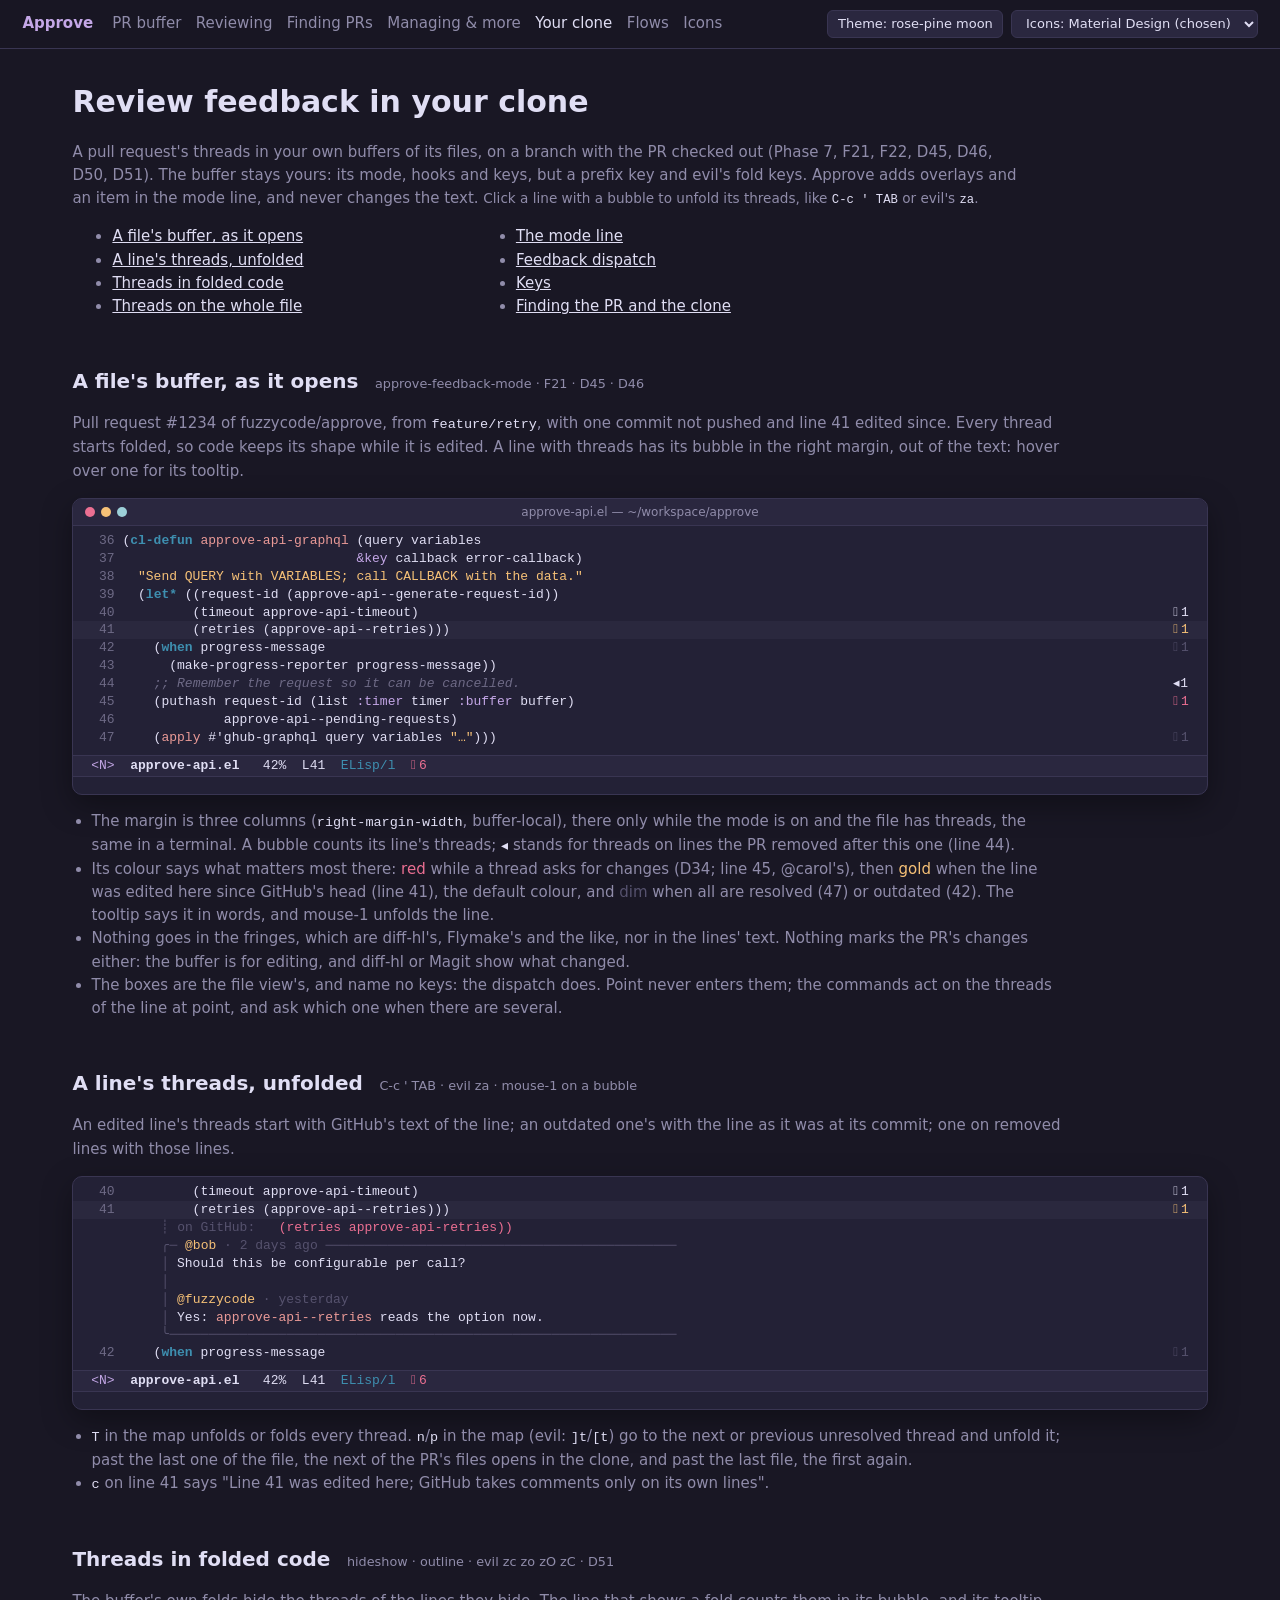
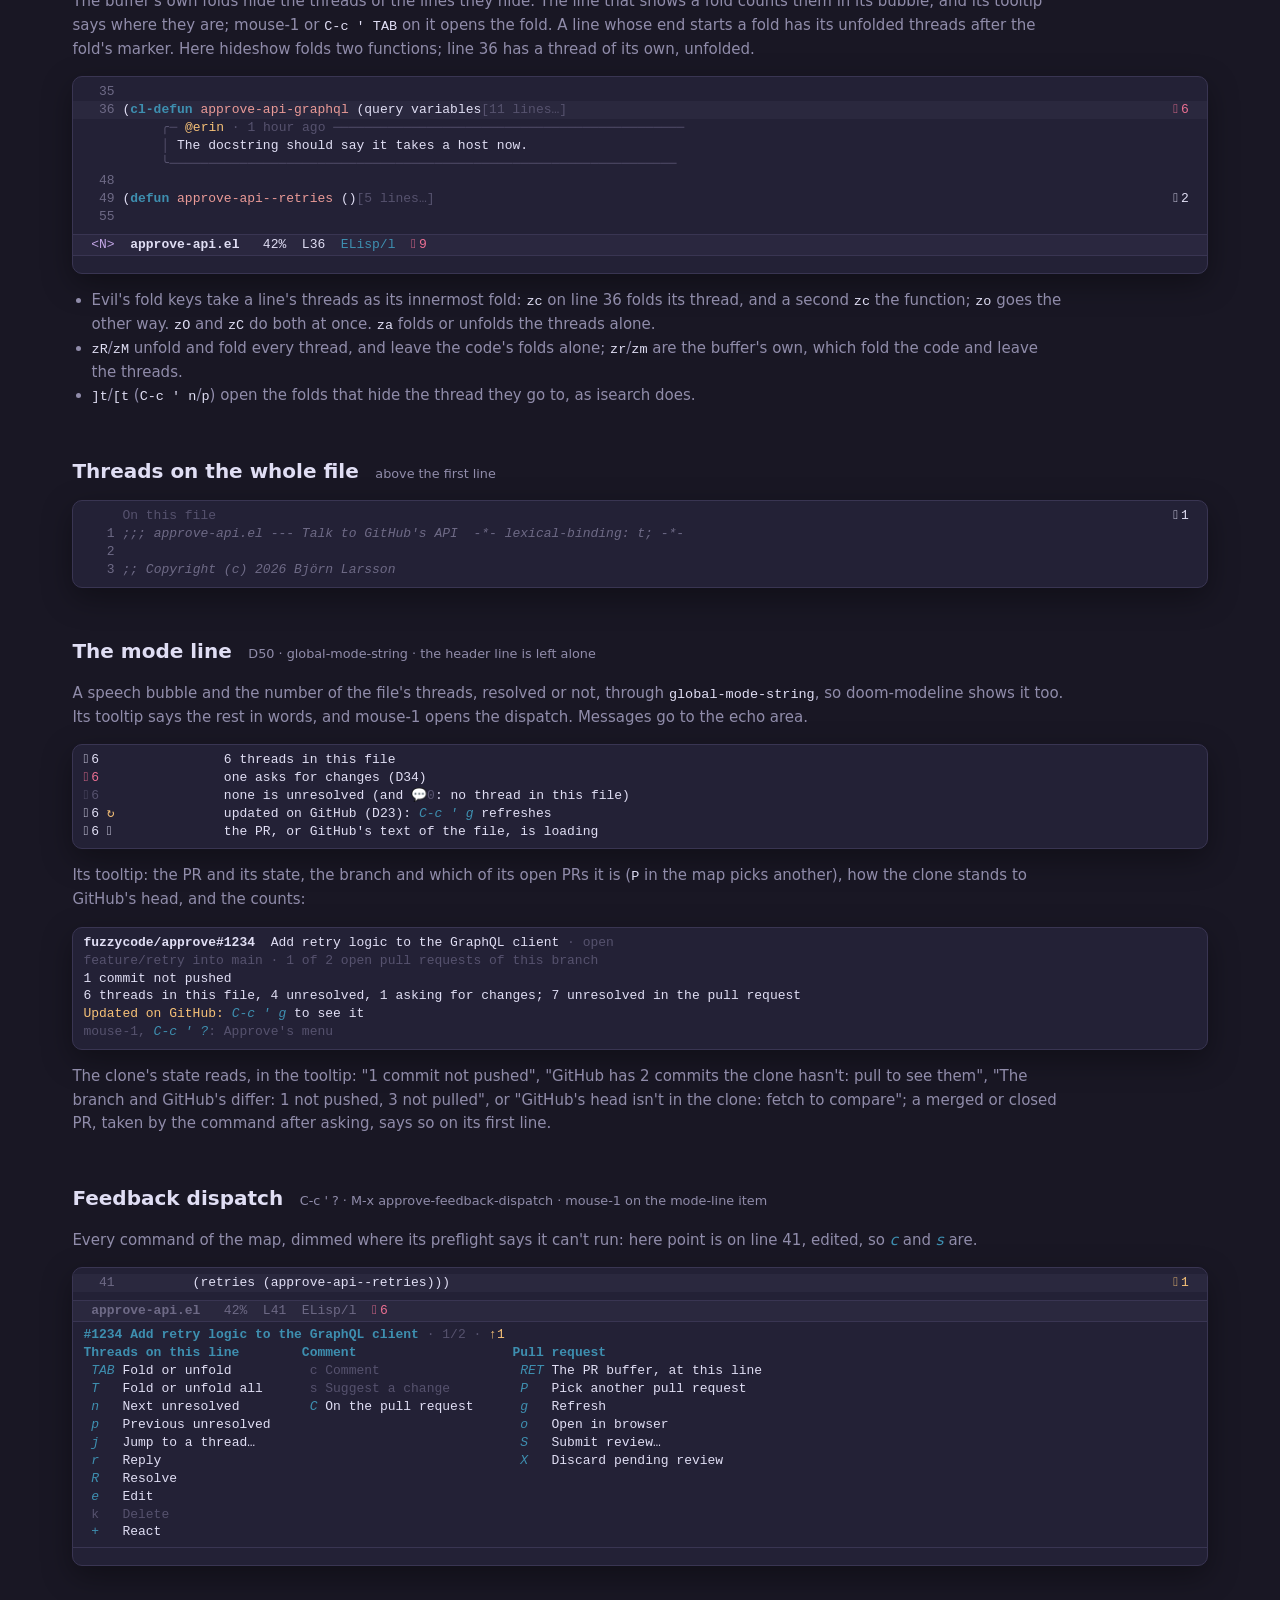
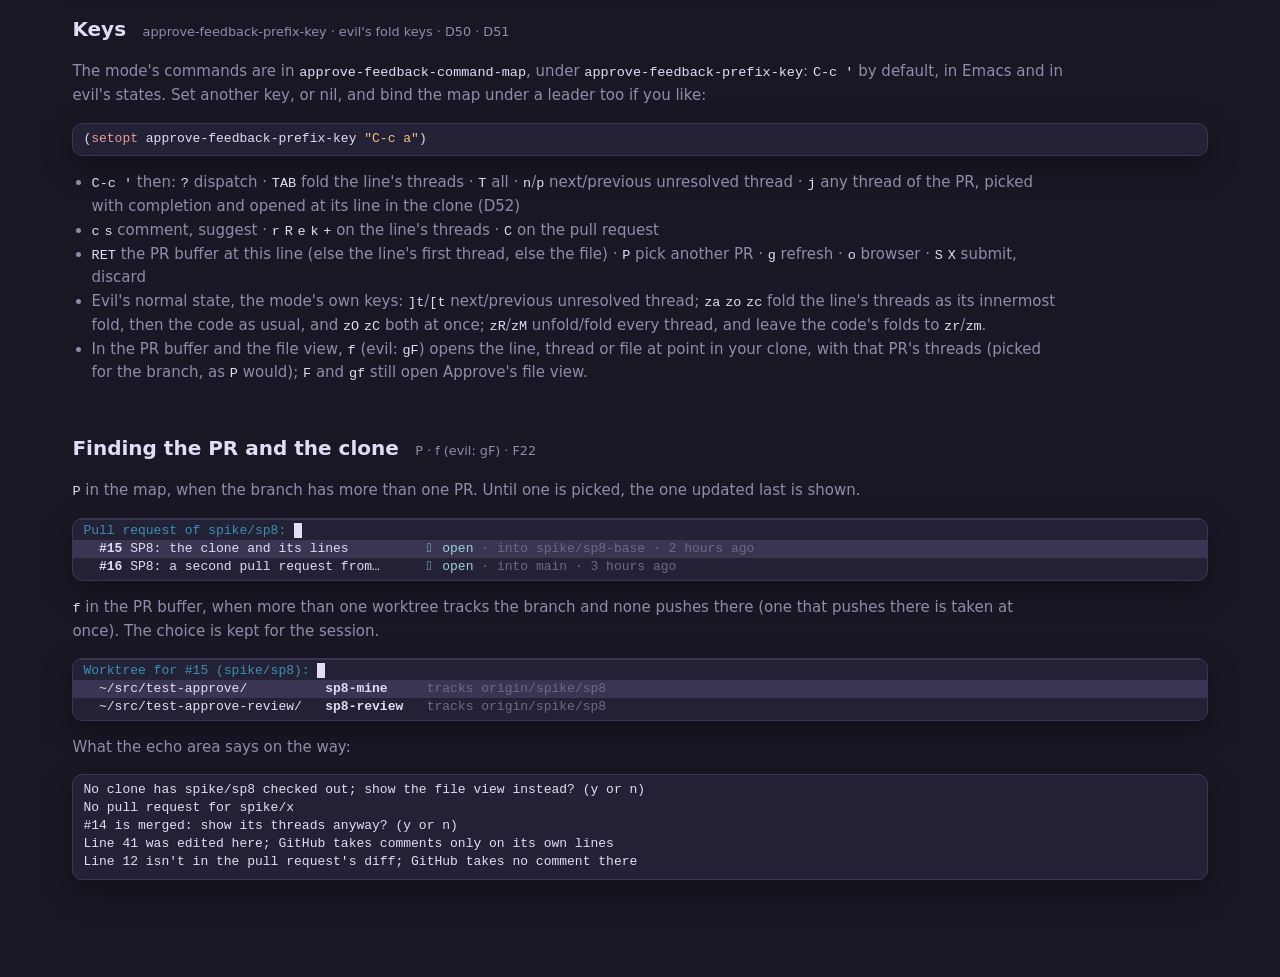
==== commit 30a454be: "feat(nav): a picker of the pull request's threads At the author's request, D52: approve-jump-thread " ====
--- a/docs/html/clone.html
+++ b/docs/html/clone.html
@@ -269,8 +269,9 @@
 <p> <span class="k">T</span>   Fold or unfold all      <span class="ina">s Suggest a change</span>         <span class="k">P</span>   Pick another pull request</p>
 <p> <span class="k">n</span>   Next unresolved         <span class="k">C</span> On the pull request      <span class="k">g</span>   Refresh</p>
 <p> <span class="k">p</span>   Previous unresolved                                <span class="k">o</span>   Open in browser</p>
-<p> <span class="k">r</span>   Reply                                              <span class="k">S</span>   Submit review…</p>
-<p> <span class="k">R</span>   Resolve                                            <span class="k">X</span>   Discard pending review</p>
+<p> <span class="k">j</span>   Jump to a thread…                                  <span class="k">S</span>   Submit review…</p>
+<p> <span class="k">r</span>   Reply                                              <span class="k">X</span>   Discard pending review</p>
+<p> <span class="k">R</span>   Resolve</p>
 <p> <span class="k">e</span>   Edit</p>
 <p> <span class="ina">k   Delete</span></p>
 <p> <span class="k">+</span>   React</p>
@@ -293,7 +294,8 @@
 </div>
 <ul>
   <li><code>C-c '</code> then: <code>?</code> dispatch · <code>TAB</code> fold the line's threads · <code>T</code> all ·
-  <code>n</code>/<code>p</code> next/previous unresolved thread</li>
+  <code>n</code>/<code>p</code> next/previous unresolved thread · <code>j</code> any thread of the PR, picked with
+  completion and opened at its line in the clone (D52)</li>
   <li><code>c</code> <code>s</code> comment, suggest · <code>r</code> <code>R</code> <code>e</code> <code>k</code> <code>+</code>
   on the line's threads · <code>C</code> on the pull request</li>
   <li><code>RET</code> the PR buffer at this line (else the line's first thread, else the file) · <code>P</code> pick another PR · <code>g</code> refresh ·
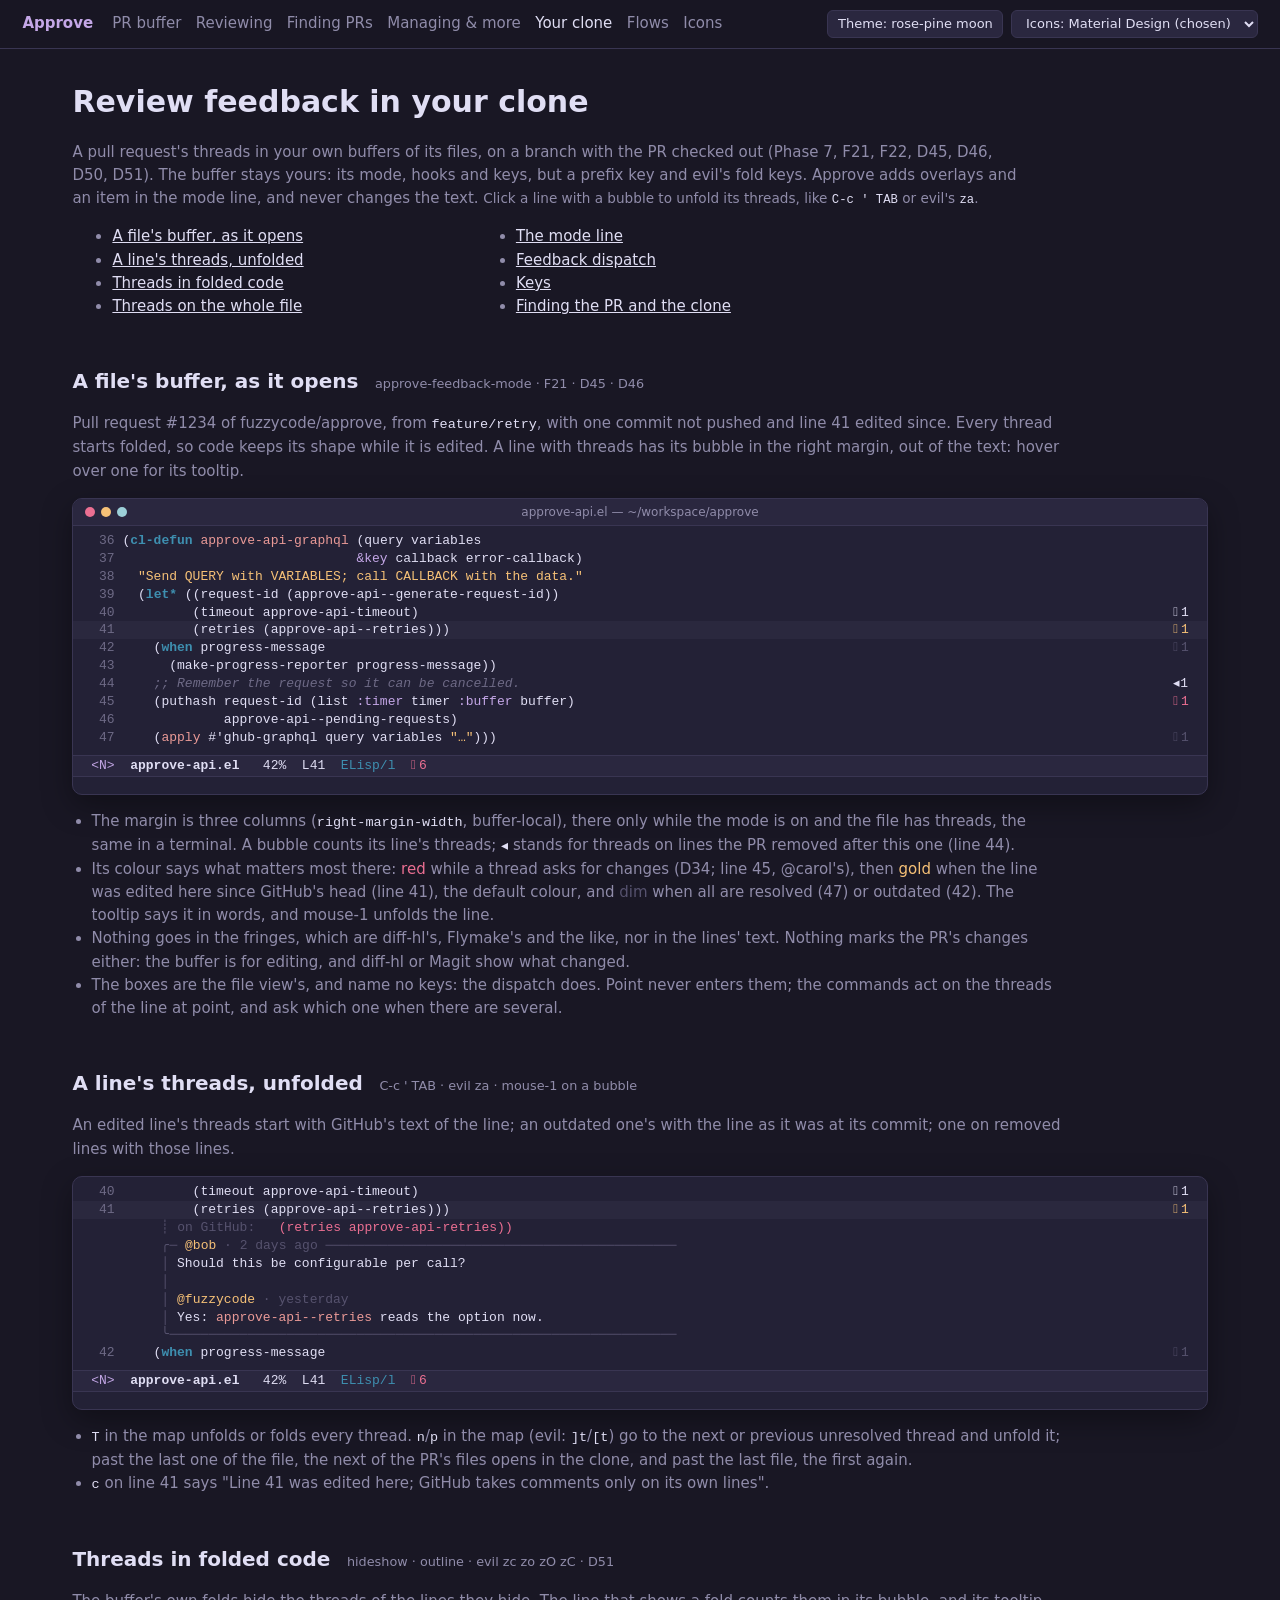
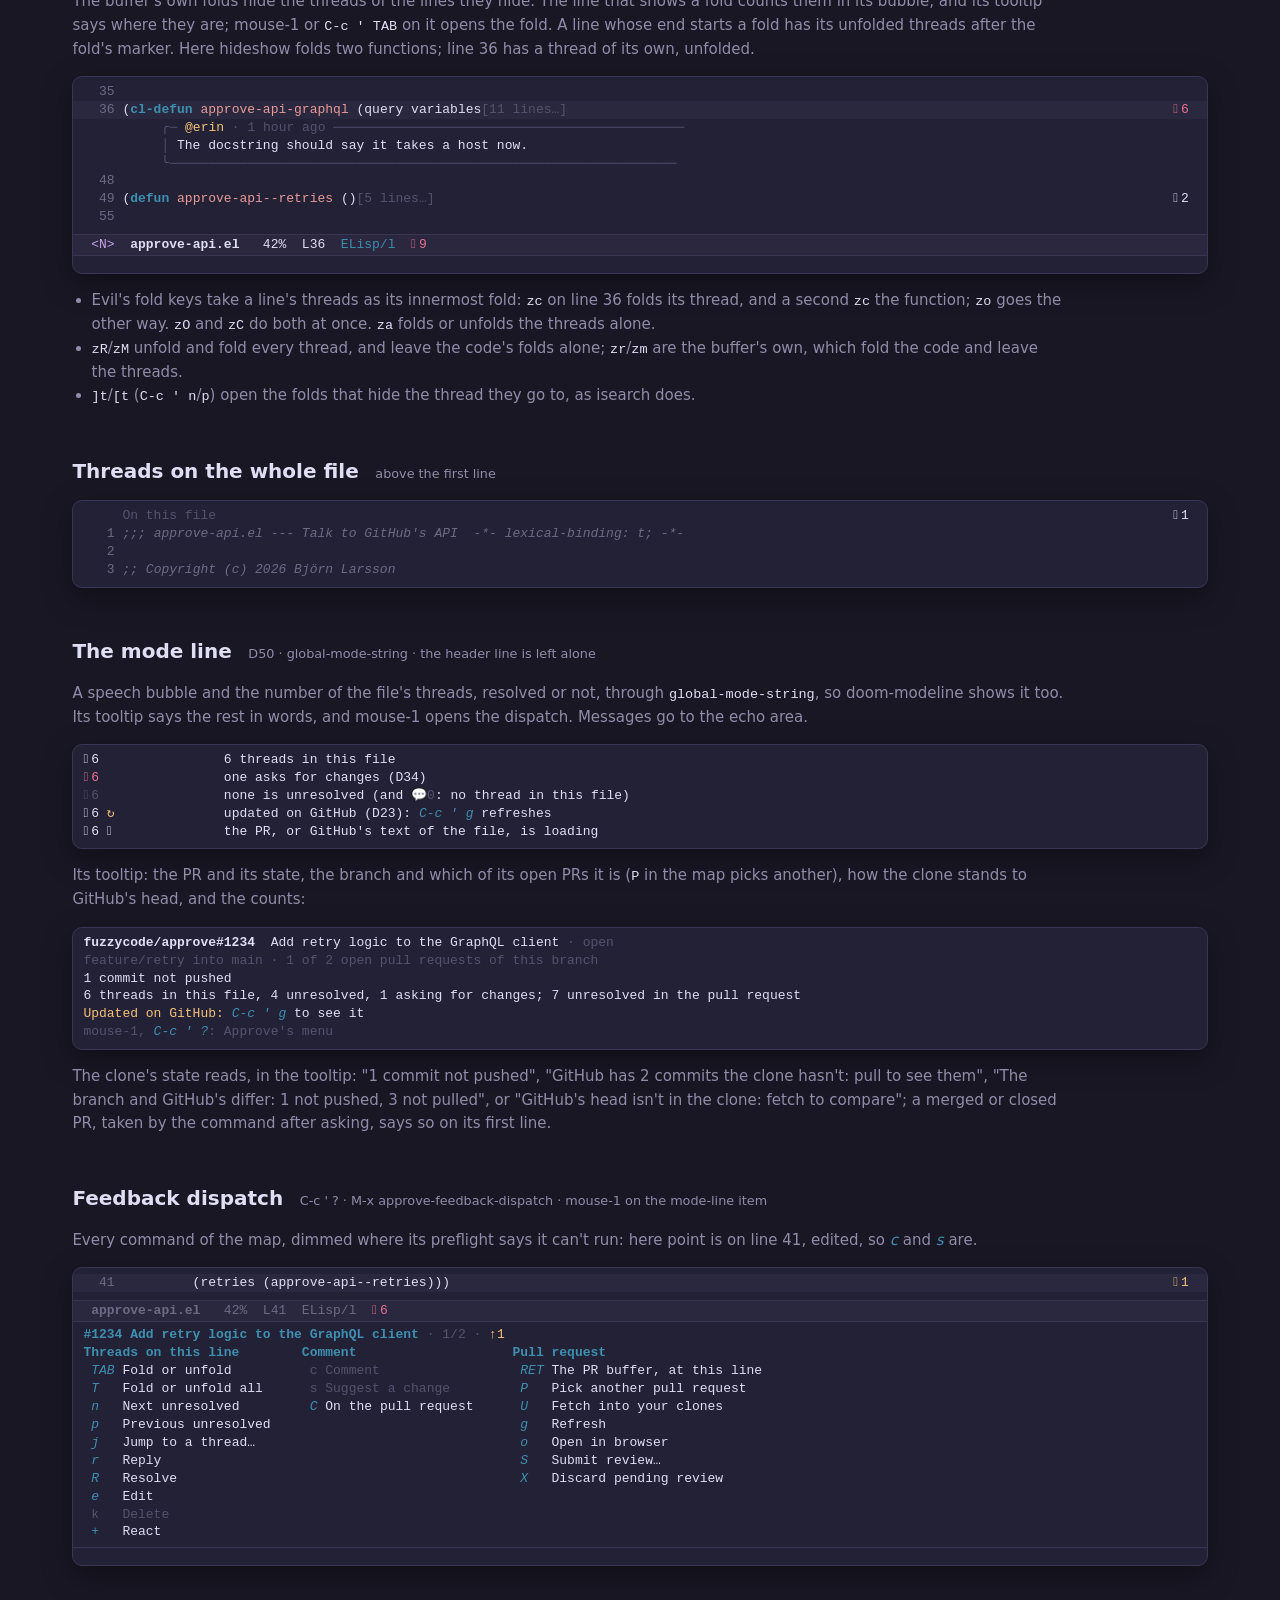
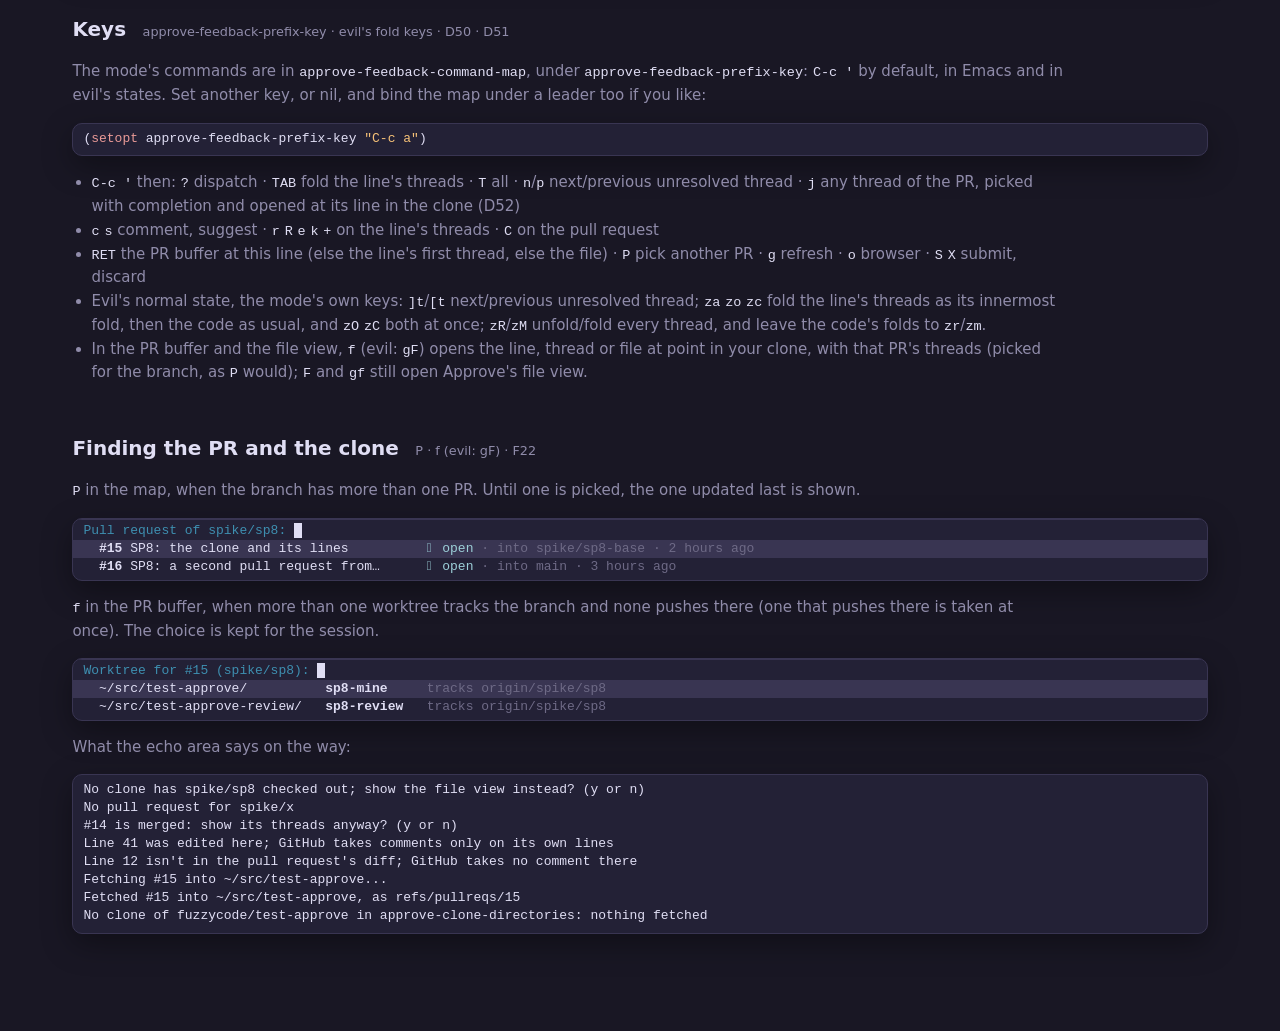
==== commit 476c5ed9: "feat(clone): fetch a pull request's commits into its clones At the author's request (D53, new; D45, " ====
--- a/docs/html/clone.html
+++ b/docs/html/clone.html
@@ -267,11 +267,11 @@
 <p><span class="kh">Threads on this line</span>        <span class="kh">Comment</span>                    <span class="kh">Pull request</span></p>
 <p> <span class="k">TAB</span> Fold or unfold          <span class="ina">c Comment</span>                  <span class="k">RET</span> The PR buffer, at this line</p>
 <p> <span class="k">T</span>   Fold or unfold all      <span class="ina">s Suggest a change</span>         <span class="k">P</span>   Pick another pull request</p>
-<p> <span class="k">n</span>   Next unresolved         <span class="k">C</span> On the pull request      <span class="k">g</span>   Refresh</p>
-<p> <span class="k">p</span>   Previous unresolved                                <span class="k">o</span>   Open in browser</p>
-<p> <span class="k">j</span>   Jump to a thread…                                  <span class="k">S</span>   Submit review…</p>
-<p> <span class="k">r</span>   Reply                                              <span class="k">X</span>   Discard pending review</p>
-<p> <span class="k">R</span>   Resolve</p>
+<p> <span class="k">n</span>   Next unresolved         <span class="k">C</span> On the pull request      <span class="k">U</span>   Fetch into your clones</p>
+<p> <span class="k">p</span>   Previous unresolved                                <span class="k">g</span>   Refresh</p>
+<p> <span class="k">j</span>   Jump to a thread…                                  <span class="k">o</span>   Open in browser</p>
+<p> <span class="k">r</span>   Reply                                              <span class="k">S</span>   Submit review…</p>
+<p> <span class="k">R</span>   Resolve                                            <span class="k">X</span>   Discard pending review</p>
 <p> <span class="k">e</span>   Edit</p>
 <p> <span class="ina">k   Delete</span></p>
 <p> <span class="k">+</span>   React</p>
@@ -338,6 +338,9 @@
 <p>#14 is merged: show its threads anyway? (y or n)</p>
 <p>Line 41 was edited here; GitHub takes comments only on its own lines</p>
 <p>Line 12 isn't in the pull request's diff; GitHub takes no comment there</p>
+<p>Fetching #15 into ~/src/test-approve...</p>
+<p>Fetched #15 into ~/src/test-approve, as refs/pullreqs/15</p>
+<p>No clone of fuzzycode/test-approve in approve-clone-directories: nothing fetched</p>
 </div>
 </div>
 </section>
